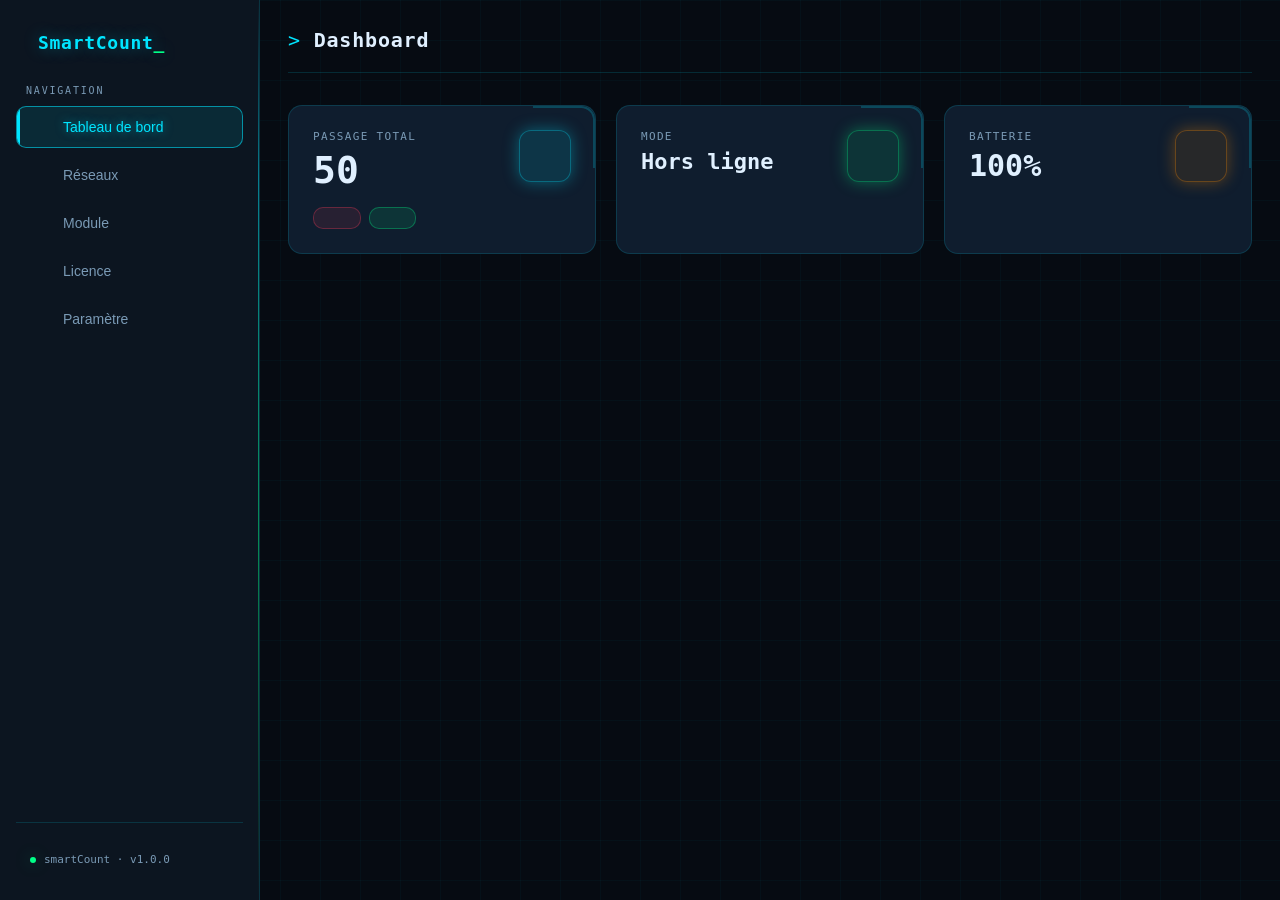
==== data/index.html @ 35692372 "Maj cedric" ====
<!doctype html>
<html lang="fr">
  <head>
    <meta charset="UTF-8" />
    <meta name="viewport" content="width=device-width, initial-scale=1.0" />
    <title>SmartCount</title>
    <link rel="stylesheet" href="bootstrap-icons-1.13.1/bootstrap-icons.css" />
    <link rel="stylesheet" href="style.css" />
    <link rel="stylesheet" href="toast/toastify.min.css">
  </head>

  <body>
    <!-- ================= SIDEBAR ================= -->
    <aside class="sidebar" id="sidebar">
      <div class="logo">
        <i class="bi bi-cpu-fill"></i>
        <span>SmartCount</span>
      </div>

      <div class="menu-label">Navigation</div>

      <nav class="menu">
        <a class="active" onclick="showPage('dashboard', this)">
          <i class="bi bi-speedometer2"></i>
          Tableau de bord
        </a>
        <a onclick="showPage('reseaux', this)">
          <i class="bi bi-wifi"></i>
          Réseaux
        </a>
        <a onclick="showPage('module', this)">
          <i class="bi bi-hdd-network"></i>
          Module
        </a>
        <a onclick="showPage('licence', this)">
          <i class="bi bi-key-fill"></i>
          Licence
        </a>
        <a onclick="openPasswordModal(this)">
          <i class="bi bi-gear-fill"></i>
          Paramètre
        </a>
      </nav>

      <div class="sidebar-footer">
        <div class="sys-status">
          <div class="status-dot"></div>
          smartCount · v1.0.0
        </div>
      </div>
    </aside>

    <!-- ================= MAIN ================= -->
    <main class="main">
      <!-- TOPBAR -->
      <div class="topbar">
        <div class="burger" onclick="toggleSidebar()">
          <i class="bi bi-list"></i>
        </div>
        <h1 id="pageTitle">Tableau de bord</h1>
      </div>

      <!-- ================= DASHBOARD ================= -->
      <section class="page active" id="dashboard">
        <div class="cards">
          <!-- PASSAGE -->
          <div class="card">
            <div class="card-top">
              <div>
                <p>Passage Total</p>
                <h2 id="passageCount">50</h2>
                <div class="counter-actions">
                  <button
                    class="counter-btn decrement"
                    onclick="decrementPassage()"
                  >
                    <i class="bi bi-dash-lg"></i>
                  </button>
                  <button
                    class="counter-btn increment"
                    onclick="incrementPassage()"
                  >
                    <i class="bi bi-plus-lg"></i>
                  </button>
                </div>
              </div>
              <div class="card-icon blue">
                <i class="bi bi-people-fill"></i>
              </div>
            </div>
          </div>

          <!-- MODE -->
          <div class="card">
            <div class="card-top">
              <div>
                <p>Mode</p>
                <h2 id="dashMode" style="font-size: 22px; margin-top: 6px">Hors ligne</h2>
              </div>
              <div class="card-icon green">
                <i class="bi bi-wifi"></i>
              </div>
            </div>
          </div>

          <!-- BATTERIE -->
          <div class="card">
            <div class="card-top">
              <div>
                <p>Batterie</p>
                <h2 style="font-size: 30px; margin-top: 6px">100%</h2>
              </div>
              <div class="card-icon orange">
                <i class="bi bi-battery-full"></i>
              </div>
            </div>
          </div>
        </div>
      </section>

      <!-- ================= RESEAUX ================= -->
      <section class="page" id="reseaux">
        <div class="form-box">
          <h3>
            <i class="bi bi-wifi"></i>
            Configuration Réseaux
          </h3>
          <form onsubmit="submit_reseau(event)">
            <div class="input-group">
              <label>
                <i class="bi bi-diagram-3"></i>
                Choisir le mode
              </label>
              <select id="modeNet" onchange="changeNetworkMode()">
                <option value="ap">Point d'accès</option>
                <option value="online">En ligne</option>
              </select>
            </div>
            <div id="networkArea"></div>
          </form>
        </div>
      </section>

      <!-- ================= MODULE ================= -->
      <section class="page" id="module">
        <div class="form-box">
          <h3>
            <i class="bi bi-hdd-network"></i>
            Configuration Module
          </h3>
          <form id="moduleForm">
            <div class="input-group">
              <label>
                <i class="bi bi-diagram-3"></i>
                Type Module
              </label>
              <select id="typeModule">
                <option>Master</option>
                <option>Slave</option>
              </select>
            </div>
            <div class="input-group">
              <label>
                <i class="bi bi-cpu"></i>
                Adresse MAC
              </label>
              <input
                type="text"
                id="mac1"
                placeholder="AA:BB:CC:DD:EE:FF"
                required
              />
            </div>
            <div class="input-group">
              <label>
                <i class="bi bi-cpu-fill"></i>
                MAC autre module
              </label>
              <input
                type="text"
                id="mac2"
                placeholder="11:22:33:44:55:66"
                required
              />
            </div>
            <div class="input-group">
              <label>
                <i class="bi bi-door-open"></i>
                Choix entrée
              </label>
              <select id="typeEntree" required>
                <option value="">Sélectionner une entrée</option>
                <option value="vip">VIP</option>
                <option value="normal">Entrée normale</option>
                <option value="autre">Autre entrée</option>
              </select>
            </div>
            <button class="btn" type="submit">
              <i class="bi bi-check-circle"></i>
              Confirmer
            </button>
          </form>
        </div>
        <div class="module-list" id="moduleList"></div>
      </section>

      <!-- ================= LICENCE ================= -->
      <section class="page" id="licence">
        <div class="form-box">
          <h3>
            <i class="bi bi-key-fill"></i>
            Gestion Licence
          </h3>
          <div class="input-group">
            <label>Licence</label>
            <input
              type="text"
              id="licenseCode"
              readonly
              placeholder="Aucune licence générée"
            />
          </div>
          <div class="input-group">
            <label>Date de création</label>
            <input type="text" id="licenseDate" readonly />
          </div>
          <div style="display: flex; gap: 10px; flex-wrap: wrap">
            <button
              class="btn"
              type="button"
              onclick="generateNewLicense()"
              style="flex: 1"
            >
              <i class="bi bi-arrow-repeat"></i>
              Générer
            </button>
            <button
              class="btn"
              type="button"
              onclick="copyLicense()"
              style="flex: 1"
            >
              <i class="bi bi-copy"></i>
              Copier
            </button>
            <button
              class="btn"
              type="button"
              onclick="sendLicense()"
              style="flex: 1"
            >
              <i class="bi bi-send-fill"></i>
              Envoyer
            </button>
          </div>
        </div>
      </section>

      <!-- ================= PARAMETRE ================= -->
      <section class="page" id="parametre">
        <div class="settings-layout">
          <div class="settings-sidebar">
            <button
              class="settings-btn active"
              onclick="showSettingPage('updatePage', this)"
            >
              <i class="bi bi-arrow-repeat"></i>
              Mise à jour
            </button>
            <button
              class="settings-btn"
              onclick="showSettingPage('caracteristiquePage', this)"
            >
              <i class="bi bi-info-circle"></i>
              Caractéristiques
            </button>
          </div>

          <div class="settings-content">
            <!-- UPDATE PAGE -->
            <div class="setting-page active" id="updatePage">
              <div class="form-box">
                <h3>
                  <i class="bi bi-arrow-repeat"></i>
                  Mise à jour Firmware
                </h3>
                <form id="firmwareForm">
                  <div class="input-group">
                    <label>
                      <i class="bi bi-diagram-3"></i>
                      Mode Mise à jour
                    </label>
                    <select id="firmwareMode" onchange="changeFirmwareMode()">
                      <option value="offline">Hors ligne</option>
                      <option value="online">En ligne</option>
                    </select>
                  </div>
                  <div id="firmwareArea"></div>
                </form>
              </div>
            </div>

            <!-- CARACTERISTIQUE PAGE -->
            <div class="setting-page" id="caracteristiquePage">
              <div class="form-box">
                <h3>
                  <i class="bi bi-info-circle"></i>
                  Caractéristiques Module
                </h3>
                <div class="characteristic-grid">
                  <div class="characteristic-card">
                    <span class="char-label"
                      ><i class="bi bi-tag-fill"></i>Nom</span
                    >
                    <span class="char-value">SmartCount</span>
                  </div>
                  <div class="characteristic-card">
                    <span class="char-label"
                      ><i class="bi bi-diagram-3-fill"></i>Rôle</span
                    >
                    <span class="char-value" id="deviceRole">-</span>
                  </div>
                  <div class="characteristic-card">
                    <span class="char-label"
                      ><i class="bi bi-wifi-off"></i>Mode</span
                    >
                    <span class="char-value" id="deviceMode">Hors ligne</span>
                  </div>
                  <div class="characteristic-card">
                    <span class="char-label"
                      ><i class="bi bi-broadcast"></i>Détection Distance</span
                    >
                    <span class="char-value">5m</span>
                  </div>
                  <div class="characteristic-card">
                    <span class="char-label"
                      ><i class="bi bi-radar"></i>Type capteur</span
                    >
                    <span class="char-value">Ultrason</span>
                  </div>
                  <div class="characteristic-card">
                    <span class="char-label"
                      ><i class="bi bi-battery-full"></i>Autonomie</span
                    >
                    <span class="char-value">10h</span>
                  </div>
                  <div class="characteristic-card">
                    <span class="char-label"
                      ><i class="bi bi-cpu-fill"></i>Adresse MAC</span
                    >
                    <span class="char-value" id="deviceMAC">-</span>
                  </div>
                </div>
              </div>
            </div>
          </div>
        </div>
      </section>
    </main>

    <!-- ================= MODAL PASSWORD ================= -->
    <div class="modal-overlay" id="passwordModal">
      <div class="modal-box">
        <h2>
          <i class="bi bi-shield-lock-fill"></i>
          Accès Paramètre
        </h2>
        <p>Veuillez saisir le mot de passe</p>
        <div class="input-group password-group">
          <input type="password" id="adminPassword" placeholder="••••••••" />
          <i
            class="bi bi-eye"
            id="toggleAdminPassword"
            onclick="togglePassword('adminPassword', this)"
          ></i>
        </div>
        <button class="btn" onclick="confirmPassword()">
          <i class="bi bi-check-circle"></i>
          Confirmer
        </button>
        <p class="error-text" id="passwordError"></p>
      </div>
    </div>

    <script src="script.js"></script>
    <script src="toast/toastify.min.js"></script>
  </body>
</html>
---- data/style.css ----
/*@font-face {
    font-family: myFont;
    src: url(font/Poppins-Regular.ttf);
}*/
/* ================= RESET & BASE ================= */
* {
  margin: 0;
  padding: 0;
  box-sizing: border-box;
}

:root {
  --bg-deep: #060b12;
  --bg-surface: #0c1520;
  --bg-card: #0f1d2e;
  --bg-input: #0a1525;
  --cyan: #00e5ff;
  --cyan-dim: #00b8cc;
  --green: #00ff88;
  --green-dim: #00cc6a;
  --orange: #ff8c00;
  --red: #ff3c5a;
  --text-primary: #e0f0ff;
  --text-secondary: #7a9ab5;
  --border: rgba(0, 229, 255, 0.15);
  --border-active: rgba(0, 229, 255, 0.55);
  --glow-cyan: 0 0 16px rgba(0, 229, 255, 0.35);
  --glow-green: 0 0 16px rgba(0, 255, 136, 0.35);
  --glow-orange: 0 0 16px rgba(255, 140, 0, 0.35);
  --sidebar-w: 260px;
  --radius: 14px;
  --font-mono: "JetBrains Mono", monospace;
  --font-body: "Inter", sans-serif;
}

body {
  background: var(--bg-deep);
  color: var(--text-primary);
  font-family: var(--font-body);
  min-height: 100vh;
  overflow-x: hidden;
}

/* Circuit board background pattern */
body::before {
  content: "";
  position: fixed;
  inset: 0;
  background-image:
    linear-gradient(rgba(0, 229, 255, 0.03) 1px, transparent 1px),
    linear-gradient(90deg, rgba(0, 229, 255, 0.03) 1px, transparent 1px);
  background-size: 40px 40px;
  pointer-events: none;
  z-index: 0;
}

/* ================= SIDEBAR ================= */
.sidebar {
  width: var(--sidebar-w);
  background: var(--bg-surface);
  padding: 24px 16px;
  position: fixed;
  height: 100vh;
  left: 0;
  top: 0;
  z-index: 1000;
  transition: left 0.3s ease;
  border-right: 1px solid var(--border);
  display: flex;
  flex-direction: column;
  gap: 0;
  overflow: hidden;
}

/* Circuit decoration on sidebar */
.sidebar::before {
  content: "";
  position: absolute;
  top: 0;
  right: 0;
  width: 1px;
  height: 100%;
  background: linear-gradient(
    to bottom,
    transparent 0%,
    var(--cyan) 20%,
    var(--green) 60%,
    transparent 100%
  );
  opacity: 0.5;
}

.logo {
  display: flex;
  align-items: center;
  gap: 12px;
  font-family: var(--font-mono);
  font-size: 18px;
  font-weight: 700;
  color: var(--cyan);
  padding: 8px 10px 32px;
  letter-spacing: 0.04em;
  text-shadow: var(--glow-cyan);
}

.logo i {
  font-size: 22px;
  animation: pulse-icon 3s ease-in-out infinite;
}

@keyframes pulse-icon {
  0%,
  100% {
    opacity: 1;
  }
  50% {
    opacity: 0.6;
  }
}

.logo span::after {
  content: "_";
  animation: blink 1.2s step-end infinite;
  color: var(--green);
}

@keyframes blink {
  0%,
  100% {
    opacity: 1;
  }
  50% {
    opacity: 0;
  }
}

/* Label "SYS" above menu */
.menu-label {
  font-family: var(--font-mono);
  font-size: 10px;
  letter-spacing: 0.18em;
  color: var(--text-secondary);
  padding: 0 10px 10px;
  text-transform: uppercase;
}

.menu {
  display: flex;
  flex-direction: column;
  gap: 6px;
}

.menu a {
  text-decoration: none;
  color: var(--text-secondary);
  padding: 12px 14px;
  border-radius: 10px;
  display: flex;
  align-items: center;
  gap: 12px;
  transition: all 0.25s ease;
  cursor: pointer;
  font-size: 14px;
  font-weight: 500;
  border: 1px solid transparent;
  position: relative;
  overflow: hidden;
}

.menu a::before {
  content: "";
  position: absolute;
  left: 0;
  top: 0;
  width: 3px;
  height: 100%;
  background: var(--cyan);
  transform: scaleY(0);
  transition: transform 0.25s ease;
  border-radius: 0 2px 2px 0;
}

.menu a:hover {
  color: var(--text-primary);
  background: rgba(0, 229, 255, 0.06);
  border-color: var(--border);
}

.menu a.active {
  color: var(--cyan);
  background: rgba(0, 229, 255, 0.1);
  border-color: var(--border-active);
  text-shadow: 0 0 10px rgba(0, 229, 255, 0.5);
}

.menu a.active::before {
  transform: scaleY(1);
}

.menu a i {
  font-size: 17px;
  width: 20px;
  text-align: center;
}

/* Version tag at bottom of sidebar */
.sidebar-footer {
  margin-top: auto;
  padding-top: 20px;
  border-top: 1px solid var(--border);
}

.sys-status {
  display: flex;
  align-items: center;
  gap: 8px;
  padding: 10px 14px;
  font-family: var(--font-mono);
  font-size: 11px;
  color: var(--text-secondary);
}

.status-dot {
  width: 6px;
  height: 6px;
  border-radius: 50%;
  background: var(--green);
  box-shadow: var(--glow-green);
  animation: pulse-dot 2s ease-in-out infinite;
}

@keyframes pulse-dot {
  0%,
  100% {
    opacity: 1;
    transform: scale(1);
  }
  50% {
    opacity: 0.5;
    transform: scale(0.7);
  }
}

/* ================= MAIN ================= */
.main {
  margin-left: var(--sidebar-w);
  width: calc(100% - var(--sidebar-w));
  min-height: 100vh;
  padding: 28px;
  transition: margin 0.3s ease;
  position: relative;
  z-index: 1;
  
}

/* ================= TOPBAR ================= */
.topbar {
  display: flex;
  align-items: center;
  gap: 16px;
  margin-bottom: 32px;
  padding-bottom: 20px;
  border-bottom: 1px solid var(--border);
}

.topbar h1 {
  font-family: var(--font-mono);
  font-size: 20px;
  font-weight: 600;
  color: var(--text-primary);
  letter-spacing: 0.04em;
}

/* Eyebrow label before title */
.topbar h1::before {
  content: "> ";
  color: var(--cyan);
  font-weight: 300;
}

/* ================= BURGER ================= */
.burger {
  display: none;
  width: 42px;
  height: 42px;
  align-items: center;
  justify-content: center;
  background: var(--bg-card);
  border: 1px solid var(--border);
  border-radius: 10px;
  font-size: 22px;
  cursor: pointer;
  color: var(--cyan);
  transition: all 0.2s;
  flex-shrink: 0;
}

.burger:hover {
  border-color: var(--cyan);
  box-shadow: var(--glow-cyan);
}

/* ================= PAGE ================= */
.page {
  display: none;
}
.page.active {
  display: block;
}

/* ================= DASHBOARD ================= */
.cards {
  display: grid;
  grid-template-columns: repeat(auto-fit, minmax(230px, 1fr));
  gap: 20px;
}

.card {
  background: var(--bg-card);
  padding: 24px;
  border-radius: var(--radius);
  border: 1px solid var(--border);
  transition: all 0.3s ease;
  position: relative;
  overflow: hidden;
}

/* Corner circuit decoration */
.card::after {
  content: "";
  position: absolute;
  top: 0;
  right: 0;
  width: 60px;
  height: 60px;
  border-top: 2px solid var(--border-active);
  border-right: 2px solid var(--border-active);
  border-radius: 0 var(--radius) 0 0;
  opacity: 0.4;
  transition: opacity 0.3s;
}

.card:hover {
  border-color: var(--border-active);
  transform: translateY(-4px);
  box-shadow:
    var(--glow-cyan),
    0 10px 40px rgba(0, 0, 0, 0.4);
}

.card:hover::after {
  opacity: 1;
}

.card-top {
  display: flex;
  align-items: flex-start;
  justify-content: space-between;
  gap: 12px;
}

.card p {
  font-family: var(--font-mono);
  font-size: 11px;
  letter-spacing: 0.12em;
  text-transform: uppercase;
  color: var(--text-secondary);
  margin-bottom: 8px;
}

.card h2 {
  font-family: var(--font-mono);
  font-size: 38px;
  font-weight: 700;
  color: var(--text-primary);
  line-height: 1;
}

.card-icon {
  width: 52px;
  height: 52px;
  border-radius: 12px;
  display: flex;
  align-items: center;
  justify-content: center;
  font-size: 22px;
  flex-shrink: 0;
}

.blue {
  background: rgba(0, 229, 255, 0.12);
  color: var(--cyan);
  border: 1px solid rgba(0, 229, 255, 0.3);
  box-shadow: var(--glow-cyan);
}

.green {
  background: rgba(0, 255, 136, 0.1);
  color: var(--green);
  border: 1px solid rgba(0, 255, 136, 0.3);
  box-shadow: var(--glow-green);
}

.orange {
  background: rgba(255, 140, 0, 0.1);
  color: var(--orange);
  border: 1px solid rgba(255, 140, 0, 0.3);
  box-shadow: var(--glow-orange);
}

/* ================= COUNTER ================= */
.counter-actions {
  margin-top: 18px;
  display: flex;
  gap: 8px;
}

.counter-btn {
  flex: 1;
  border: none;
  padding: 10px;
  border-radius: 10px;
  cursor: pointer;
  font-size: 16px;
  transition: all 0.2s;
  font-family: var(--font-mono);
  font-weight: 700;
}

.increment {
  background: rgba(0, 255, 136, 0.1);
  color: var(--green);
  border: 1px solid rgba(0, 255, 136, 0.3);
}

.increment:hover {
  background: rgba(0, 255, 136, 0.2);
  box-shadow: var(--glow-green);
  transform: translateY(-2px);
}

.decrement {
  background: rgba(255, 60, 90, 0.1);
  color: var(--red);
  border: 1px solid rgba(255, 60, 90, 0.3);
}

.decrement:hover {
  background: rgba(255, 60, 90, 0.2);
  box-shadow: 0 0 16px rgba(255, 60, 90, 0.35);
  transform: translateY(-2px);
}

/* ================= FORM BOX ================= */
.form-box {
  background: var(--bg-card);
  padding: 28px;
  border-radius: var(--radius);
  border: 1px solid var(--border);
  position: relative;
  overflow: hidden;
}

.form-box::before {
  content: "";
  position: absolute;
  top: 0;
  left: 28px;
  right: 28px;
  height: 1px;
  background: linear-gradient(to right, transparent, var(--cyan), transparent);
  opacity: 0.5;
}

.form-box h3 {
  font-family: var(--font-mono);
  font-size: 14px;
  font-weight: 600;
  letter-spacing: 0.08em;
  color: var(--cyan);
  margin-bottom: 28px;
  display: flex;
  align-items: center;
  gap: 10px;
  text-transform: uppercase;
  text-shadow: 0 0 10px rgba(0, 229, 255, 0.5);
}

.input-group {
  margin-bottom: 20px;
}

.input-group label {
  display: flex;
  align-items: center;
  gap: 8px;
  margin-bottom: 8px;
  font-family: var(--font-mono);
  font-size: 11px;
  letter-spacing: 0.1em;
  text-transform: uppercase;
  color: var(--text-secondary);
}

.input-group input,
.input-group select {
  width: 100%;
  padding: 13px 16px;
  background: var(--bg-input);
  border: 1px solid var(--border);
  border-radius: 10px;
  color: var(--text-primary);
  font-family: var(--font-mono);
  font-size: 14px;
  outline: none;
  transition: all 0.25s;
}

.input-group input::placeholder {
  color: var(--text-secondary);
  opacity: 0.6;
}

.input-group input:focus,
.input-group select:focus {
  border-color: var(--cyan);
  box-shadow:
    0 0 0 3px rgba(0, 229, 255, 0.1),
    var(--glow-cyan);
  background: rgba(0, 229, 255, 0.04);
}

.input-group select {
  cursor: pointer;
  background-repeat: no-repeat;
  background-position: right 16px center;
  padding-right: 40px;
  
}

.input-group select option {
  background: var(--bg-surface);
  color: var(--text-primary);
}

/* ================= BUTTON ================= */
.btn {
  width: 100%;
  border: 1px solid rgba(0, 229, 255, 0.4);
  background: rgba(0, 229, 255, 0.08);
  color: var(--cyan);
  padding: 14px;
  border-radius: 10px;
  cursor: pointer;
  font-family: var(--font-mono);
  font-size: 13px;
  font-weight: 600;
  letter-spacing: 0.08em;
  text-transform: uppercase;
  transition: all 0.25s;
  display: flex;
  align-items: center;
  justify-content: center;
  gap: 8px;
}

.btn:hover {
  background: rgba(0, 229, 255, 0.16);
  border-color: var(--cyan);
  box-shadow:
    var(--glow-cyan),
    inset 0 0 20px rgba(0, 229, 255, 0.05);
  transform: translateY(-1px);
  text-shadow: 0 0 10px var(--cyan);
}

.btn:active {
  transform: translateY(0);
}

/* ================= MODULE LIST ================= */
.module-list {
  display: flex;
  flex-direction: column;
  gap: 14px;
}

.module-card {
  background: var(--bg-card);
  padding: 20px 24px;
  border-radius: var(--radius);
  border: 1px solid var(--border);
  border-left: 3px solid var(--cyan);
  transition: all 0.25s;
  position: relative;
}

.module-card:hover {
  border-color: var(--border-active);
  border-left-color: var(--cyan);
  box-shadow: var(--glow-cyan);
}

.module-card h4 {
  font-family: var(--font-mono);
  font-size: 13px;
  font-weight: 600;
  color: var(--cyan);
  letter-spacing: 0.08em;
  text-transform: uppercase;
  margin-bottom: 14px;
  display: flex;
  align-items: center;
  gap: 8px;
}

.module-card p {
  font-family: var(--font-mono);
  font-size: 12px;
  color: var(--text-secondary);
  margin: 6px 0;
  display: flex;
  align-items: center;
  gap: 8px;
}

.module-card p i {
  color: var(--cyan);
  opacity: 0.7;
}

/* ================= MODAL ================= */
.modal-overlay {
  position: fixed;
  inset: 0;
  background: rgba(6, 11, 18, 0.85);
  backdrop-filter: blur(6px);
  display: flex;
  align-items: center;
  justify-content: center;
  opacity: 0;
  visibility: hidden;
  transition: all 0.3s ease;
  z-index: 99999;
}

.modal-overlay.active {
  opacity: 1;
  visibility: visible;
}

.modal-box {
  width: 90%;
  max-width: 400px;
  background: var(--bg-surface);
  padding: 32px;
  border-radius: 18px;
  border: 1px solid var(--border-active);
  box-shadow:
    var(--glow-cyan),
    0 30px 60px rgba(0, 0, 0, 0.6);
  animation: modalIn 0.3s ease;
  position: relative;
  overflow: hidden;
}

.modal-box::before {
  content: "";
  position: absolute;
  top: 0;
  left: 32px;
  right: 32px;
  height: 1px;
  background: linear-gradient(to right, transparent, var(--cyan), transparent);
}

@keyframes modalIn {
  from {
    transform: translateY(-16px) scale(0.97);
    opacity: 0;
  }
  to {
    transform: translateY(0) scale(1);
    opacity: 1;
  }
}

.modal-box h2 {
  font-family: var(--font-mono);
  font-size: 15px;
  font-weight: 700;
  letter-spacing: 0.08em;
  text-transform: uppercase;
  color: var(--cyan);
  text-shadow: var(--glow-cyan);
  display: flex;
  align-items: center;
  gap: 10px;
  margin-bottom: 10px;
}

.modal-box > p {
  font-size: 13px;
  color: var(--text-secondary);
  margin-bottom: 22px;
  font-family: var(--font-mono);
}

.error-text {
  color: var(--red) !important;
  font-family: var(--font-mono);
  font-size: 12px;
  text-align: center;
  margin-top: 12px;
  letter-spacing: 0.06em;
}

/* ================= PASSWORD GROUP ================= */
.password-group {
  position: relative;
}

.password-group input {
  padding-right: 48px;
}

.password-group i {
  position: absolute;
  right: 16px;
  top: 50%;
  transform: translateY(-50%);
  cursor: pointer;
  color: var(--text-secondary);
  font-size: 17px;
  z-index: 10;
  transition: color 0.2s;
}

.password-group i:hover {
  color: var(--cyan);
}

/* ================= SETTINGS LAYOUT ================= */
.settings-layout {
  display: flex;
  gap: 20px;
  align-items: flex-start;
}

.settings-sidebar {
  width: 220px;
  background: var(--bg-card);
  padding: 16px;
  border-radius: var(--radius);
  border: 1px solid var(--border);
  display: flex;
  flex-direction: column;
  gap: 8px;
  flex-shrink: 0;
}

.settings-btn {
  border: 1px solid transparent;
  background: transparent;
  padding: 12px 14px;
  border-radius: 10px;
  cursor: pointer;
  display: flex;
  align-items: center;
  gap: 10px;
  font-family: var(--font-mono);
  font-size: 12px;
  font-weight: 500;
  letter-spacing: 0.06em;
  text-transform: uppercase;
  color: var(--text-secondary);
  transition: all 0.25s;
  text-align: left;
}

.settings-btn:hover {
  color: var(--text-primary);
  background: rgba(0, 229, 255, 0.06);
  border-color: var(--border);
}

.settings-btn.active {
  color: var(--cyan);
  background: rgba(0, 229, 255, 0.1);
  border-color: var(--border-active);
  text-shadow: 0 0 8px rgba(0, 229, 255, 0.4);
}

.settings-content {
  flex: 1;
}

.setting-page {
  display: none;
}
.setting-page.active {
  display: block;
}

/* ================= CHARACTERISTIC GRID ================= */
.characteristic-grid {
  display: grid;
  grid-template-columns: repeat(auto-fit, minmax(230px, 1fr));
  gap: 16px;
}

.characteristic-card {
  background: var(--bg-input);
  border: 1px solid var(--border);
  border-radius: 12px;
  padding: 18px 20px;
  display: flex;
  flex-direction: column;
  gap: 8px;
  transition: all 0.25s;
  position: relative;
  overflow: hidden;
}

.characteristic-card::before {
  content: "";
  position: absolute;
  bottom: 0;
  left: 0;
  right: 0;
  height: 2px;
  background: linear-gradient(to right, var(--cyan), var(--green));
  opacity: 0;
  transition: opacity 0.25s;
}

.characteristic-card:hover {
  border-color: var(--border-active);
  transform: translateY(-3px);
  box-shadow: var(--glow-cyan);
}

.characteristic-card:hover::before {
  opacity: 1;
}

.char-label {
  font-family: var(--font-mono);
  font-size: 10px;
  letter-spacing: 0.14em;
  text-transform: uppercase;
  color: var(--text-secondary);
  display: flex;
  align-items: center;
  gap: 7px;
}

.char-label i {
  color: var(--cyan);
}

.char-value {
  font-family: var(--font-mono);
  font-size: 17px;
  font-weight: 600;
  color: var(--text-primary);
}

/* ================= FILE INPUT ================= */
input[type="file"] {
  width: 100%;
  padding: 14px;
  border: 2px dashed rgba(0, 229, 255, 0.25);
  border-radius: 10px;
  background: rgba(0, 229, 255, 0.03);
  cursor: pointer;
  transition: all 0.3s;
  color: var(--text-secondary);
  font-family: var(--font-mono);
  font-size: 13px;
}

input[type="file"]:hover {
  border-color: var(--cyan);
  background: rgba(0, 229, 255, 0.06);
  color: var(--text-primary);
}

/* Dynamic area inner h3 */
#networkArea h3,
#firmwareArea h3 {
  font-family: var(--font-mono);
  font-size: 13px;
  font-weight: 600;
  letter-spacing: 0.08em;
  text-transform: uppercase;
  color: var(--green);
  display: flex;
  align-items: center;
  gap: 10px;
  margin: 22px 0 18px;
  text-shadow: 0 0 10px rgba(0, 255, 136, 0.4);
}

/* ================= RESPONSIVE ================= */
@media (max-width: 768px) {
  body {
    background: var(--bg-deep);
  }

  .sidebar {
    position: fixed;
    top: 0;
    left: -100%;
    width: 100%;
    height: 100vh;
  }

  .sidebar.active {
    left: 0;
  }

  .main {
    margin-left: 0;
    width: 100%;
    padding: 14px;
  }

  .burger {
    display: flex;
  }

  .topbar {
    margin-bottom: 20px;
    padding-bottom: 16px;
  }

  .cards {
    grid-template-columns: 1fr;
    gap: 14px;
  }

  .card {
    padding: 18px;
  }
  .card h2 {
    font-size: 30px;
  }

  .form-box {
    padding: 20px;
  }

  .btn,
  .input-group input,
  .input-group select {
    height: 50px;
  }

  .settings-layout {
  display: flex;
  flex-direction: column;
  gap: 16px;
}

.settings-sidebar {
  width: 100%;
}

.settings-content {
  width: 100%;
  flex: none;
}

.setting-page {
  width: 100%;
}

.setting-page .form-box {
  width: 100%;
}

  .characteristic-grid {
    grid-template-columns: 1fr;
  }
}
/**/
.slave-item{
    padding:20px;
    margin-bottom:20px;
    border:1px solid var(--border);
    border-radius:12px;
    background:var(--bg-input);
}
---- data/toast/toastify.min.css ----
/*!
 * Toastify js 1.12.0
 * https://github.com/apvarun/toastify-js
 * @license MIT licensed
 *
 * Copyright (C) 2018 Varun A P
 */.toastify{padding:12px 20px;color:#fff;display:inline-block;box-shadow:0 3px 6px -1px rgba(0,0,0,.12),0 10px 36px -4px rgba(77,96,232,.3);background:-webkit-linear-gradient(315deg,#73a5ff,#5477f5);background:linear-gradient(135deg,#73a5ff,#5477f5);position:fixed;opacity:0;transition:all .4s cubic-bezier(.215,.61,.355,1);border-radius:2px;cursor:pointer;text-decoration:none;max-width:calc(50% - 20px);z-index:2147483647}.toastify.on{opacity:1}.toast-close{background:0 0;border:0;color:#fff;cursor:pointer;font-family:inherit;font-size:1em;opacity:.4;padding:0 5px}.toastify-right{right:15px}.toastify-left{left:15px}.toastify-top{top:-150px}.toastify-bottom{bottom:-150px}.toastify-rounded{border-radius:25px}.toastify-avatar{width:1.5em;height:1.5em;margin:-7px 5px;border-radius:2px}.toastify-center{margin-left:auto;margin-right:auto;left:0;right:0;max-width:fit-content;max-width:-moz-fit-content}@media only screen and (max-width:360px){.toastify-left,.toastify-right{margin-left:auto;margin-right:auto;left:0;right:0;max-width:fit-content}}
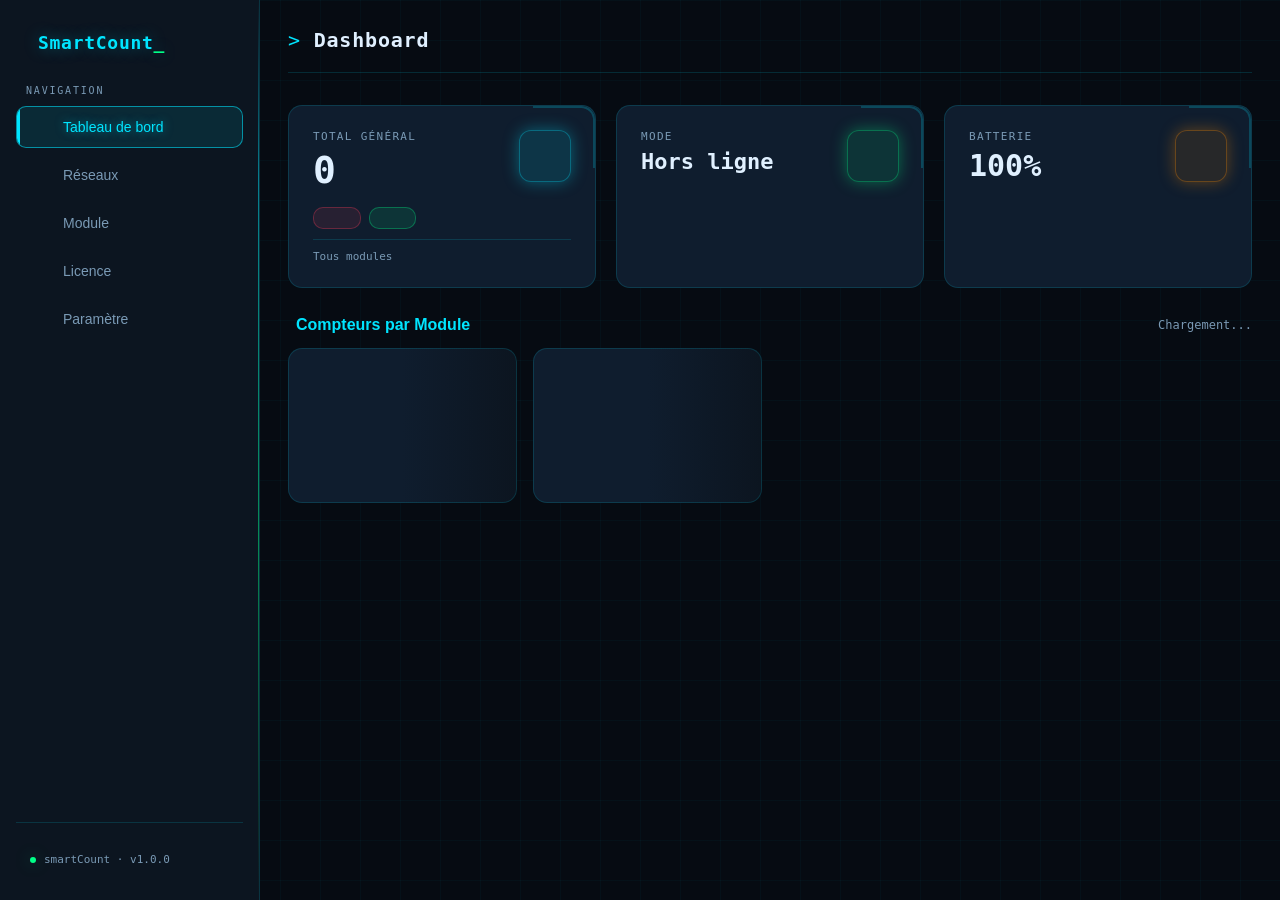
==== commit 55510537: "Master/Slave" ====
--- a/data/index.html
+++ b/data/index.html
@@ -62,24 +62,19 @@
 
       <!-- ================= DASHBOARD ================= -->
       <section class="page active" id="dashboard">
+        <!-- Ligne 1 : cartes d'info -->
         <div class="cards">
-          <!-- PASSAGE -->
-          <div class="card">
+          <!-- TOTAL GENERAL -->
+          <div class="card card-total">
             <div class="card-top">
               <div>
-                <p>Passage Total</p>
-                <h2 id="passageCount">50</h2>
+                <p>Total Général</p>
+                <h2 id="passageCount">0</h2>
                 <div class="counter-actions">
-                  <button
-                    class="counter-btn decrement"
-                    onclick="decrementPassage()"
-                  >
+                  <button class="counter-btn decrement" onclick="decrementPassage()">
                     <i class="bi bi-dash-lg"></i>
                   </button>
-                  <button
-                    class="counter-btn increment"
-                    onclick="incrementPassage()"
-                  >
+                  <button class="counter-btn increment" onclick="incrementPassage()">
                     <i class="bi bi-plus-lg"></i>
                   </button>
                 </div>
@@ -88,6 +83,7 @@
                 <i class="bi bi-people-fill"></i>
               </div>
             </div>
+            <div class="card-badge" id="totalBadge">Tous modules</div>
           </div>
 
           <!-- MODE -->
@@ -115,6 +111,17 @@
               </div>
             </div>
           </div>
+        </div>
+
+        <!-- Ligne 2 : compteurs par module -->
+        <div class="section-header">
+          <h3><i class="bi bi-grid-3x3-gap-fill"></i> Compteurs par Module</h3>
+          <span class="section-subtitle" id="moduleCountLabel">Chargement...</span>
+        </div>
+        <div class="module-counts-grid" id="moduleCountsGrid">
+          <!-- Généré dynamiquement par JS -->
+          <div class="module-count-skeleton"></div>
+          <div class="module-count-skeleton"></div>
         </div>
       </section>
 
@@ -143,26 +150,39 @@
 
       <!-- ================= MODULE ================= -->
       <section class="page" id="module">
+        <!-- Formulaire config module local -->
         <div class="form-box">
           <h3>
             <i class="bi bi-hdd-network"></i>
             Configuration Module
           </h3>
+
+          <!-- Rôle actuel (lecture seule) -->
+          <div class="role-banner" id="roleBanner">
+            <i class="bi bi-cpu-fill"></i>
+            <span id="roleBannerText">Chargement...</span>
+          </div>
+
           <form id="moduleForm">
+            <!-- Nom du module -->
             <div class="input-group">
               <label>
-                <i class="bi bi-diagram-3"></i>
-                Type Module
+                <i class="bi bi-tag-fill"></i>
+                Nom du module
               </label>
-              <select id="typeModule">
-                <option>Master</option>
-                <option>Slave</option>
-              </select>
-            </div>
+              <input
+                type="text"
+                id="moduleIdInput"
+                placeholder="Ex: Master, Slave-1, Entrée-VIP"
+                maxlength="20"
+              />
+            </div>
+
+            <!-- Adresse MAC Locale (Lecture Seule) -->
             <div class="input-group">
               <label>
                 <i class="bi bi-cpu"></i>
-                Adresse MAC
+                Adresse MAC Locale
               </label>
               <input
                 type="text"
@@ -171,18 +191,8 @@
                 required
               />
             </div>
-            <div class="input-group">
-              <label>
-                <i class="bi bi-cpu-fill"></i>
-                MAC autre module
-              </label>
-              <input
-                type="text"
-                id="mac2"
-                placeholder="11:22:33:44:55:66"
-                required
-              />
-            </div>
+
+            <!-- Choix entrée -->
             <div class="input-group">
               <label>
                 <i class="bi bi-door-open"></i>
@@ -195,13 +205,81 @@
                 <option value="autre">Autre entrée</option>
               </select>
             </div>
-            <button class="btn" type="submit">
-              <i class="bi bi-check-circle"></i>
-              Confirmer
-            </button>
+
+            <!-- Option de Liaison (uniquement si Master) -->
+            <div class="input-group" id="linkToMasterToggleGroup">
+              <label style="display:flex; align-items:center; gap:8px; cursor:pointer;">
+                <input type="checkbox" id="linkToMasterCheckbox" onchange="toggleLinkToMasterFields()" style="width:18px; height:18px; cursor:pointer;" />
+                Lier ce module à un Master (Devenir Esclave)
+              </label>
+            </div>
+
+            <!-- SECTION LIAISON WIFI MASTER (Masquée par défaut) -->
+            <div id="slaveWifiSection" style="display: none; border-top:1px dashed var(--border); padding-top:15px; margin-top:15px;">
+              <div class="input-group">
+                <label>
+                  <i class="bi bi-cpu-fill"></i>
+                  Adresse MAC du Master
+                </label>
+                <input
+                  type="text"
+                  id="mac2"
+                  placeholder="AA:BB:CC:DD:EE:FF"
+                />
+              </div>
+
+              <div class="input-group">
+                <label>
+                  <i class="bi bi-wifi"></i>
+                  SSID WiFi du Master
+                </label>
+                <input
+                  type="text"
+                  id="slaveMasterSSID"
+                  placeholder="SmartCount-XXX"
+                />
+              </div>
+
+              <div class="input-group">
+                <label>
+                  <i class="bi bi-lock-fill"></i>
+                  Mot de passe du Master
+                </label>
+                <div class="password-group">
+                  <input
+                    type="password"
+                    id="slaveMasterPassword"
+                    placeholder="Fortico1234"
+                  />
+                  <i class="bi bi-eye" onclick="togglePassword('slaveMasterPassword', this)"></i>
+                </div>
+              </div>
+            </div>
+
+            <div style="display:flex; gap:10px; margin-top:20px; flex-wrap:wrap;">
+              <button class="btn" type="submit" style="flex:1;">
+                <i class="bi bi-check-circle"></i>
+                Enregistrer la configuration
+              </button>
+              <button class="btn btn-danger" id="unlinkMasterBtn" type="button" onclick="unlinkFromMaster()" style="display:none; flex:1;">
+                <i class="bi bi-x-circle"></i>
+                Délier du Master (Repasser en Master)
+              </button>
+            </div>
           </form>
         </div>
-        <div class="module-list" id="moduleList"></div>
+
+        <!-- ─── Section Slaves configurés (visible uniquement si Master) ─── -->
+        <div id="slavesConfigSection" style="display:none;">
+          <div class="slaves-header">
+            <h3><i class="bi bi-diagram-3-fill"></i> Modules Slaves</h3>
+            <button class="btn-add-slave" onclick="openAddSlaveModal()" id="addSlaveBtn">
+              <i class="bi bi-plus-lg"></i>
+              Ajouter Slave
+            </button>
+          </div>
+          <div class="module-list" id="moduleList"></div>
+        </div>
       </section>
 
       <!-- ================= LICENCE ================= -->
@@ -225,30 +303,15 @@
             <input type="text" id="licenseDate" readonly />
           </div>
           <div style="display: flex; gap: 10px; flex-wrap: wrap">
-            <button
-              class="btn"
-              type="button"
-              onclick="generateNewLicense()"
-              style="flex: 1"
-            >
+            <button class="btn" type="button" onclick="generateNewLicense()" style="flex: 1">
               <i class="bi bi-arrow-repeat"></i>
               Générer
             </button>
-            <button
-              class="btn"
-              type="button"
-              onclick="copyLicense()"
-              style="flex: 1"
-            >
+            <button class="btn" type="button" onclick="copyLicense()" style="flex: 1">
               <i class="bi bi-copy"></i>
               Copier
             </button>
-            <button
-              class="btn"
-              type="button"
-              onclick="sendLicense()"
-              style="flex: 1"
-            >
+            <button class="btn" type="button" onclick="sendLicense()" style="flex: 1">
               <i class="bi bi-send-fill"></i>
               Envoyer
             </button>
@@ -260,19 +323,21 @@
       <section class="page" id="parametre">
         <div class="settings-layout">
           <div class="settings-sidebar">
-            <button
-              class="settings-btn active"
-              onclick="showSettingPage('updatePage', this)"
-            >
+            <button class="settings-btn active" onclick="showSettingPage('updatePage', this)">
               <i class="bi bi-arrow-repeat"></i>
               Mise à jour
             </button>
+            <button class="settings-btn" onclick="showSettingPage('caracteristiquePage', this)">
+              <i class="bi bi-info-circle"></i>
+              Caractéristiques
+            </button>
             <button
               class="settings-btn"
-              onclick="showSettingPage('caracteristiquePage', this)"
+              id="capteurBtn"
+              onclick="showSettingPage('capteurPage', this); loadSensorConfig()"
             >
-              <i class="bi bi-info-circle"></i>
-              Caractéristiques
+              <i class="bi bi-broadcast"></i>
+              Capteur
             </button>
           </div>
 
@@ -309,50 +374,100 @@
                 </h3>
                 <div class="characteristic-grid">
                   <div class="characteristic-card">
-                    <span class="char-label"
-                      ><i class="bi bi-tag-fill"></i>Nom</span
-                    >
+                    <span class="char-label"><i class="bi bi-tag-fill"></i>Nom</span>
                     <span class="char-value">SmartCount</span>
                   </div>
                   <div class="characteristic-card">
-                    <span class="char-label"
-                      ><i class="bi bi-diagram-3-fill"></i>Rôle</span
-                    >
+                    <span class="char-label"><i class="bi bi-diagram-3-fill"></i>Rôle</span>
                     <span class="char-value" id="deviceRole">-</span>
                   </div>
                   <div class="characteristic-card">
-                    <span class="char-label"
-                      ><i class="bi bi-wifi-off"></i>Mode</span
-                    >
+                    <span class="char-label"><i class="bi bi-wifi-off"></i>Mode</span>
                     <span class="char-value" id="deviceMode">Hors ligne</span>
                   </div>
                   <div class="characteristic-card">
-                    <span class="char-label"
-                      ><i class="bi bi-broadcast"></i>Détection Distance</span
-                    >
+                    <span class="char-label"><i class="bi bi-broadcast"></i>Détection Distance</span>
                     <span class="char-value">5m</span>
                   </div>
                   <div class="characteristic-card">
-                    <span class="char-label"
-                      ><i class="bi bi-radar"></i>Type capteur</span
-                    >
+                    <span class="char-label"><i class="bi bi-radar"></i>Type capteur</span>
                     <span class="char-value">Ultrason</span>
                   </div>
                   <div class="characteristic-card">
-                    <span class="char-label"
-                      ><i class="bi bi-battery-full"></i>Autonomie</span
-                    >
+                    <span class="char-label"><i class="bi bi-battery-full"></i>Autonomie</span>
                     <span class="char-value">10h</span>
                   </div>
                   <div class="characteristic-card">
-                    <span class="char-label"
-                      ><i class="bi bi-cpu-fill"></i>Adresse MAC</span
-                    >
+                    <span class="char-label"><i class="bi bi-cpu-fill"></i>Adresse MAC</span>
                     <span class="char-value" id="deviceMAC">-</span>
                   </div>
                 </div>
               </div>
             </div>
+
+            <!-- CAPTEUR PAGE -->
+            <div class="setting-page" id="capteurPage">
+              <div class="form-box">
+                <h3>
+                  <i class="bi bi-broadcast"></i>
+                  Réglage Seuil de Détection
+                </h3>
+                <p style="font-size:13px; color:var(--text-muted); margin-bottom:20px;">
+                  Définissez la distance maximale (en cm) à partir de laquelle le capteur ultrason détecte un passage.
+                </p>
+                <div class="input-group" id="seuilModuleGroup">
+                  <label>
+                    <i class="bi bi-cpu"></i>
+                    Module à configurer
+                  </label>
+                  <select id="seuilModuleSelect" onchange="onSeuilModuleChange(this.value)">
+                    <option value="local">Ce module (Master)</option>
+                  </select>
+                </div>
+                <div style="text-align:center; margin-bottom:20px;">
+                  <span id="seuilValue" style="font-size:48px; font-weight:700; color:var(--accent);">80 cm</span>
+                </div>
+                <div class="input-group">
+                  <label>
+                    <i class="bi bi-sliders"></i>
+                    Curseur (10 – 500 cm)
+                  </label>
+                  <input
+                    type="range"
+                    id="seuilSlider"
+                    min="10"
+                    max="500"
+                    value="80"
+                    step="1"
+                    style="width:100%; accent-color:var(--accent); cursor:pointer; margin-top:8px;"
+                    oninput="syncSeuilSlider(this.value)"
+                  />
+                  <div style="display:flex; justify-content:space-between; font-size:12px; color:var(--text-muted); margin-top:4px;">
+                    <span>10 cm</span><span>500 cm</span>
+                  </div>
+                </div>
+                <div class="input-group">
+                  <label>
+                    <i class="bi bi-123"></i>
+                    Valeur exacte (cm)
+                  </label>
+                  <input
+                    type="number"
+                    id="seuilInput"
+                    min="10"
+                    max="500"
+                    value="80"
+                    placeholder="Ex: 80"
+                    oninput="syncSeuilInput(this.value)"
+                  />
+                </div>
+                <button class="btn" type="button" onclick="saveSensorConfig()">
+                  <i class="bi bi-check-circle"></i>
+                  Appliquer
+                </button>
+              </div>
+            </div>
+
           </div>
         </div>
       </section>
@@ -382,6 +497,48 @@
       </div>
     </div>
 
+    <!-- ================= MODAL AJOUTER SLAVE ================= -->
+    <div class="modal-overlay" id="addSlaveModal">
+      <div class="modal-box">
+        <h2>
+          <i class="bi bi-plus-circle-fill"></i>
+          Ajouter un Slave
+        </h2>
+        <p>Configurez le nouveau module esclave</p>
+
+        <div class="input-group" style="margin-top:20px;">
+          <label><i class="bi bi-tag-fill"></i> Nom du slave</label>
+          <input type="text" id="newSlaveId" placeholder="Ex: Slave-1, Entrée-VIP" maxlength="20" />
+        </div>
+        <div class="input-group">
+          <label><i class="bi bi-cpu"></i> Adresse MAC</label>
+          <input type="text" id="newSlaveMAC" placeholder="AA:BB:CC:DD:EE:FF" />
+        </div>
+        <!-- Champs masqués (gérés automatiquement) -->
+        <div style="display:none;">
+          <div class="input-group">
+            <label><i class="bi bi-wifi"></i> SSID WiFi Master</label>
+            <input type="text" id="newSlaveSSID" placeholder="SmartCount-XXX" />
+          </div>
+          <div class="input-group">
+            <label><i class="bi bi-lock-fill"></i> Mot de passe Master</label>
+            <input type="password" id="newSlavePassword" placeholder="Fortico1234" />
+          </div>
+        </div>
+
+        <div style="display:flex; gap:10px; margin-top:10px;">
+          <button class="btn" onclick="confirmAddSlave()" style="flex:1;">
+            <i class="bi bi-check-circle"></i>
+            Confirmer
+          </button>
+          <button class="btn btn-danger" onclick="closeAddSlaveModal()" style="flex:1;">
+            <i class="bi bi-x-circle"></i>
+            Annuler
+          </button>
+        </div>
+      </div>
+    </div>
+
     <script src="script.js"></script>
     <script src="toast/toastify.min.js"></script>
   </body>
--- a/data/style.css
+++ b/data/style.css
@@ -992,3 +992,343 @@
     border-radius:12px;
     background:var(--bg-input);
 }
+
+/* ─── CARD TOTAL badge ──────────────────────────────── */
+.card-badge {
+  font-size: 11px;
+  color: var(--text-secondary);
+  margin-top: 10px;
+  padding-top: 10px;
+  border-top: 1px solid var(--border);
+  font-family: var(--font-mono);
+}
+
+/* ─── SECTION HEADER ─────────────────────────────────── */
+.section-header {
+  display: flex;
+  align-items: center;
+  justify-content: space-between;
+  margin: 28px 0 14px 0;
+  gap: 10px;
+}
+.section-header h3 {
+  font-size: 16px;
+  font-weight: 600;
+  color: var(--cyan);
+  display: flex;
+  align-items: center;
+  gap: 8px;
+}
+.section-subtitle {
+  font-size: 12px;
+  color: var(--text-secondary);
+  font-family: var(--font-mono);
+}
+
+/* ─── MODULE COUNT GRID ──────────────────────────────── */
+.module-counts-grid {
+  display: grid;
+  grid-template-columns: repeat(auto-fill, minmax(200px, 1fr));
+  gap: 16px;
+  margin-bottom: 24px;
+}
+
+.module-count-card {
+  background: var(--bg-card);
+  border: 1px solid var(--border);
+  border-radius: var(--radius);
+  overflow: hidden;
+  transition: transform 0.2s ease, box-shadow 0.2s ease;
+}
+.module-count-card:hover {
+  transform: translateY(-3px);
+  box-shadow: 0 8px 24px rgba(0,0,0,0.3);
+}
+.module-count-card.inactive {
+  opacity: 0.55;
+  filter: grayscale(0.4);
+}
+.module-count-card.total-card {
+  border-color: rgba(167, 139, 250, 0.35);
+}
+
+.mc-header {
+  position: relative;
+  padding: 18px 16px 14px;
+  display: flex;
+  align-items: center;
+  gap: 10px;
+}
+.mc-icon {
+  font-size: 26px;
+  color: rgba(255,255,255,0.9);
+}
+.mc-badge {
+  font-size: 10px;
+  font-weight: 700;
+  letter-spacing: 1px;
+  background: rgba(255,255,255,0.15);
+  color: #fff;
+  border-radius: 6px;
+  padding: 3px 8px;
+  font-family: var(--font-mono);
+}
+.badge-master { background: rgba(59,130,246,0.35); color: #93c5fd; }
+.badge-slave  { background: rgba(16,185,129,0.35); color: #6ee7b7; }
+.mc-offline {
+  position: absolute;
+  right: 10px;
+  top: 10px;
+  font-size: 14px;
+  color: rgba(255,255,255,0.5);
+}
+
+.mc-body {
+  padding: 14px 16px 18px;
+}
+.mc-name {
+  font-size: 13px;
+  font-weight: 600;
+  color: var(--text-secondary);
+  margin-bottom: 6px;
+  font-family: var(--font-mono);
+  white-space: nowrap;
+  overflow: hidden;
+  text-overflow: ellipsis;
+}
+.mc-count {
+  font-size: 42px;
+  font-weight: 800;
+  color: var(--cyan);
+  line-height: 1;
+  margin-bottom: 4px;
+  font-family: var(--font-mono);
+  transition: color 0.3s;
+}
+.mc-label {
+  font-size: 11px;
+  color: var(--text-secondary);
+  margin-bottom: 10px;
+}
+.mc-mac {
+  font-size: 10px;
+  color: rgba(122,154,181,0.6);
+  font-family: var(--font-mono);
+  display: flex;
+  align-items: center;
+  gap: 4px;
+}
+
+/* Skeleton loaders */
+.module-count-skeleton {
+  height: 155px;
+  background: linear-gradient(90deg, var(--bg-card) 25%, var(--bg-surface) 50%, var(--bg-card) 75%);
+  background-size: 200% 100%;
+  animation: shimmer 1.5s infinite;
+  border-radius: var(--radius);
+  border: 1px solid var(--border);
+}
+@keyframes shimmer {
+  0%   { background-position: 200% 0; }
+  100% { background-position: -200% 0; }
+}
+
+/* ─── ROLE BANNER ────────────────────────────────────── */
+.role-banner {
+  display: flex;
+  align-items: center;
+  gap: 10px;
+  padding: 12px 16px;
+  border-radius: 10px;
+  font-size: 14px;
+  font-weight: 600;
+  margin-bottom: 20px;
+  border: 1px solid;
+  animation: fadeIn 0.3s ease;
+}
+.role-banner.role-master {
+  background: rgba(59,130,246,0.12);
+  border-color: rgba(59,130,246,0.35);
+  color: #93c5fd;
+}
+.role-banner.role-slave {
+  background: rgba(16,185,129,0.12);
+  border-color: rgba(16,185,129,0.35);
+  color: #6ee7b7;
+}
+.role-banner.role-neutral {
+  background: rgba(122,154,181,0.1);
+  border-color: var(--border);
+  color: var(--text-secondary);
+}
+@keyframes fadeIn {
+  from { opacity: 0; transform: translateY(-6px); }
+  to   { opacity: 1; transform: translateY(0); }
+}
+
+/* ─── SLAVES CONFIG SECTION ─────────────────────────── */
+.slaves-header {
+  display: flex;
+  align-items: center;
+  justify-content: space-between;
+  margin: 28px 0 14px 0;
+}
+.slaves-header h3 {
+  font-size: 16px;
+  font-weight: 600;
+  color: var(--cyan);
+  display: flex;
+  align-items: center;
+  gap: 8px;
+}
+
+.btn-add-slave {
+  display: inline-flex;
+  align-items: center;
+  gap: 7px;
+  padding: 8px 16px;
+  background: linear-gradient(135deg, #065f46, #10b981);
+  color: #fff;
+  border: none;
+  border-radius: 10px;
+  font-size: 13px;
+  font-weight: 600;
+  cursor: pointer;
+  transition: transform 0.15s, box-shadow 0.15s;
+  box-shadow: 0 3px 10px rgba(16,185,129,0.3);
+}
+.btn-add-slave:hover {
+  transform: translateY(-2px);
+  box-shadow: 0 6px 18px rgba(16,185,129,0.45);
+}
+
+/* ─── MODULE CARD (slaves list) ─────────────────────── */
+.module-card {
+  background: var(--bg-card);
+  border: 1px solid var(--border);
+  border-radius: var(--radius);
+  overflow: hidden;
+  margin-bottom: 12px;
+  transition: border-color 0.2s, box-shadow 0.2s;
+}
+.module-card:hover {
+  border-color: var(--border-active);
+  box-shadow: var(--glow-cyan);
+}
+
+.module-card-header {
+  display: flex;
+  align-items: center;
+  gap: 12px;
+  padding: 14px 16px;
+  background: rgba(0,229,255,0.04);
+  border-bottom: 1px solid var(--border);
+}
+.module-card-icon {
+  width: 36px;
+  height: 36px;
+  border-radius: 8px;
+  background: rgba(0,229,255,0.12);
+  display: flex;
+  align-items: center;
+  justify-content: center;
+  font-size: 16px;
+  color: var(--cyan);
+  flex-shrink: 0;
+}
+.module-card-header h4 {
+  font-size: 14px;
+  font-weight: 700;
+  color: var(--text-primary);
+  flex: 1;
+}
+.module-card-tag {
+  font-size: 10px;
+  font-weight: 600;
+  letter-spacing: 0.5px;
+  padding: 2px 8px;
+  border-radius: 6px;
+}
+.tag-auto   { background: rgba(251,191,36,0.15); color: #fbbf24; }
+.tag-manual { background: rgba(0,229,255,0.12);  color: var(--cyan); }
+
+.btn-remove-slave {
+  width: 32px;
+  height: 32px;
+  border-radius: 8px;
+  border: 1px solid rgba(255,60,90,0.3);
+  background: rgba(255,60,90,0.08);
+  color: var(--red);
+  display: flex;
+  align-items: center;
+  justify-content: center;
+  cursor: pointer;
+  transition: background 0.15s, transform 0.1s;
+  flex-shrink: 0;
+}
+.btn-remove-slave:hover {
+  background: rgba(255,60,90,0.2);
+  transform: scale(1.1);
+}
+
+.module-card-info {
+  padding: 12px 16px;
+}
+.module-card-info p {
+  font-size: 12px;
+  color: var(--text-secondary);
+  display: flex;
+  align-items: center;
+  gap: 6px;
+  margin-bottom: 4px;
+}
+.module-card-info code {
+  font-family: var(--font-mono);
+  font-size: 11px;
+  color: var(--cyan);
+}
+.module-card-info a {
+  color: var(--cyan);
+  text-decoration: none;
+}
+.module-card-info a:hover {
+  text-decoration: underline;
+}
+
+.empty-slaves {
+  text-align: center;
+  color: var(--text-secondary);
+  font-size: 13px;
+  padding: 24px;
+  border: 1px dashed var(--border);
+  border-radius: var(--radius);
+  line-height: 1.6;
+}
+
+/* ─── BTN DANGER ─────────────────────────────────────── */
+.btn-danger {
+  background: linear-gradient(135deg, #7f1d1d, #dc2626) !important;
+  box-shadow: 0 3px 10px rgba(220,38,38,0.3) !important;
+}
+.btn-danger:hover {
+  box-shadow: 0 6px 18px rgba(220,38,38,0.45) !important;
+}
+
+/* ─── COUNT FLASH ANIMATION ─────────────────────────── */
+@keyframes countFlash {
+  0%   { transform: scale(1.15); color: var(--green); }
+  100% { transform: scale(1);    color: inherit; }
+}
+.count-flash {
+  animation: countFlash 0.4s ease-out;
+}
+
+/* ─── RESPONSIVE MODULE COUNTS ──────────────────────── */
+@media (max-width: 600px) {
+  .module-counts-grid {
+    grid-template-columns: 1fr 1fr;
+    gap: 10px;
+  }
+  .mc-count { font-size: 32px; }
+}
+
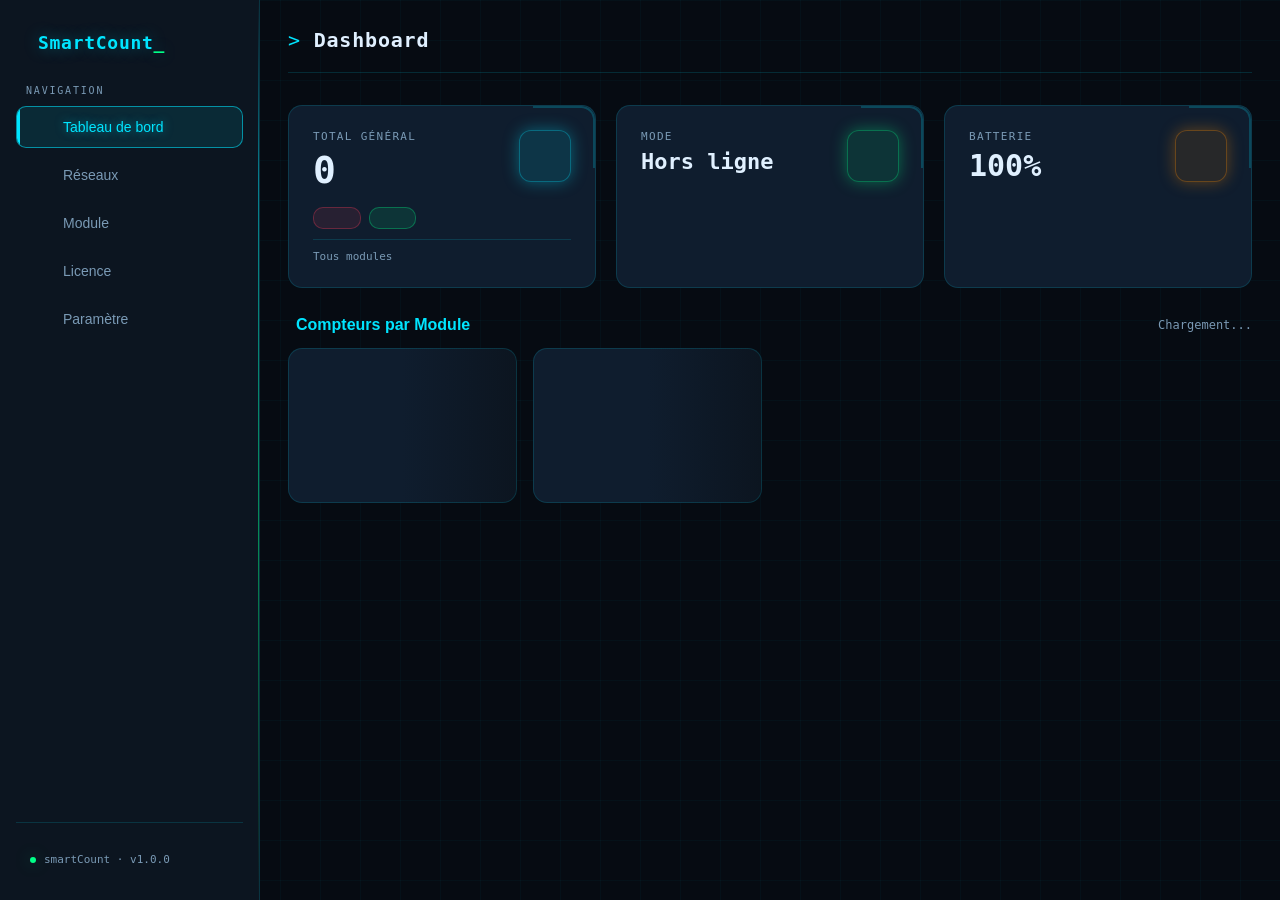
==== commit e896571d: "Config Mqtt" ====
--- a/data/index.html
+++ b/data/index.html
@@ -430,20 +430,20 @@
                 <div class="input-group">
                   <label>
                     <i class="bi bi-sliders"></i>
-                    Curseur (10 – 500 cm)
+                    Curseur (10 – 100 cm)
                   </label>
                   <input
                     type="range"
                     id="seuilSlider"
                     min="10"
-                    max="500"
+                    max="100"
                     value="80"
                     step="1"
                     style="width:100%; accent-color:var(--accent); cursor:pointer; margin-top:8px;"
                     oninput="syncSeuilSlider(this.value)"
                   />
                   <div style="display:flex; justify-content:space-between; font-size:12px; color:var(--text-muted); margin-top:4px;">
-                    <span>10 cm</span><span>500 cm</span>
+                    <span>10 cm</span><span>100 cm</span>
                   </div>
                 </div>
                 <div class="input-group">
@@ -455,7 +455,7 @@
                     type="number"
                     id="seuilInput"
                     min="10"
-                    max="500"
+                    max="100"
                     value="80"
                     placeholder="Ex: 80"
                     oninput="syncSeuilInput(this.value)"
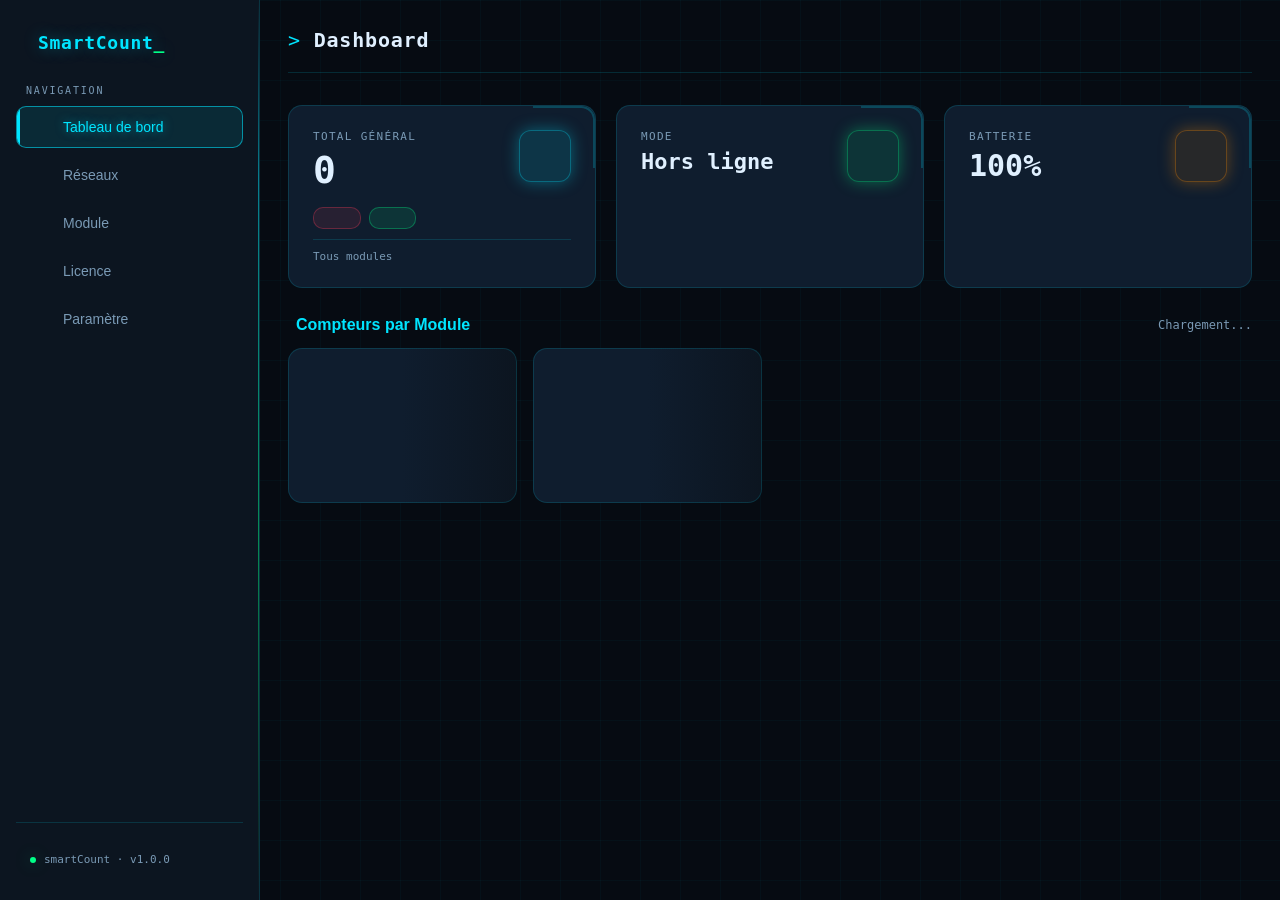
==== commit 6a4bd24a: "recuperation du dossier data de manoa" ====
--- a/data/index.html
+++ b/data/index.html
@@ -430,20 +430,20 @@
                 <div class="input-group">
                   <label>
                     <i class="bi bi-sliders"></i>
-                    Curseur (10 – 100 cm)
+                    Curseur (10 – 500 cm)
                   </label>
                   <input
                     type="range"
                     id="seuilSlider"
                     min="10"
-                    max="100"
+                    max="500"
                     value="80"
                     step="1"
                     style="width:100%; accent-color:var(--accent); cursor:pointer; margin-top:8px;"
                     oninput="syncSeuilSlider(this.value)"
                   />
                   <div style="display:flex; justify-content:space-between; font-size:12px; color:var(--text-muted); margin-top:4px;">
-                    <span>10 cm</span><span>100 cm</span>
+                    <span>10 cm</span><span>500 cm</span>
                   </div>
                 </div>
                 <div class="input-group">
@@ -455,7 +455,7 @@
                     type="number"
                     id="seuilInput"
                     min="10"
-                    max="100"
+                    max="500"
                     value="80"
                     placeholder="Ex: 80"
                     oninput="syncSeuilInput(this.value)"
--- a/data/toast/toastify.min.css
+++ b/data/toast/toastify.min.css
@@ -0,0 +1,7 @@
+/*!
+ * Toastify js 1.12.0
+ * https://github.com/apvarun/toastify-js
+ * @license MIT licensed
+ *
+ * Copyright (C) 2018 Varun A P
+ */.toastify{padding:12px 20px;color:#fff;display:inline-block;box-shadow:0 3px 6px -1px rgba(0,0,0,.12),0 10px 36px -4px rgba(77,96,232,.3);background:-webkit-linear-gradient(315deg,#73a5ff,#5477f5);background:linear-gradient(135deg,#73a5ff,#5477f5);position:fixed;opacity:0;transition:all .4s cubic-bezier(.215,.61,.355,1);border-radius:2px;cursor:pointer;text-decoration:none;max-width:calc(50% - 20px);z-index:2147483647}.toastify.on{opacity:1}.toast-close{background:0 0;border:0;color:#fff;cursor:pointer;font-family:inherit;font-size:1em;opacity:.4;padding:0 5px}.toastify-right{right:15px}.toastify-left{left:15px}.toastify-top{top:-150px}.toastify-bottom{bottom:-150px}.toastify-rounded{border-radius:25px}.toastify-avatar{width:1.5em;height:1.5em;margin:-7px 5px;border-radius:2px}.toastify-center{margin-left:auto;margin-right:auto;left:0;right:0;max-width:fit-content;max-width:-moz-fit-content}@media only screen and (max-width:360px){.toastify-left,.toastify-right{margin-left:auto;margin-right:auto;left:0;right:0;max-width:fit-content}}
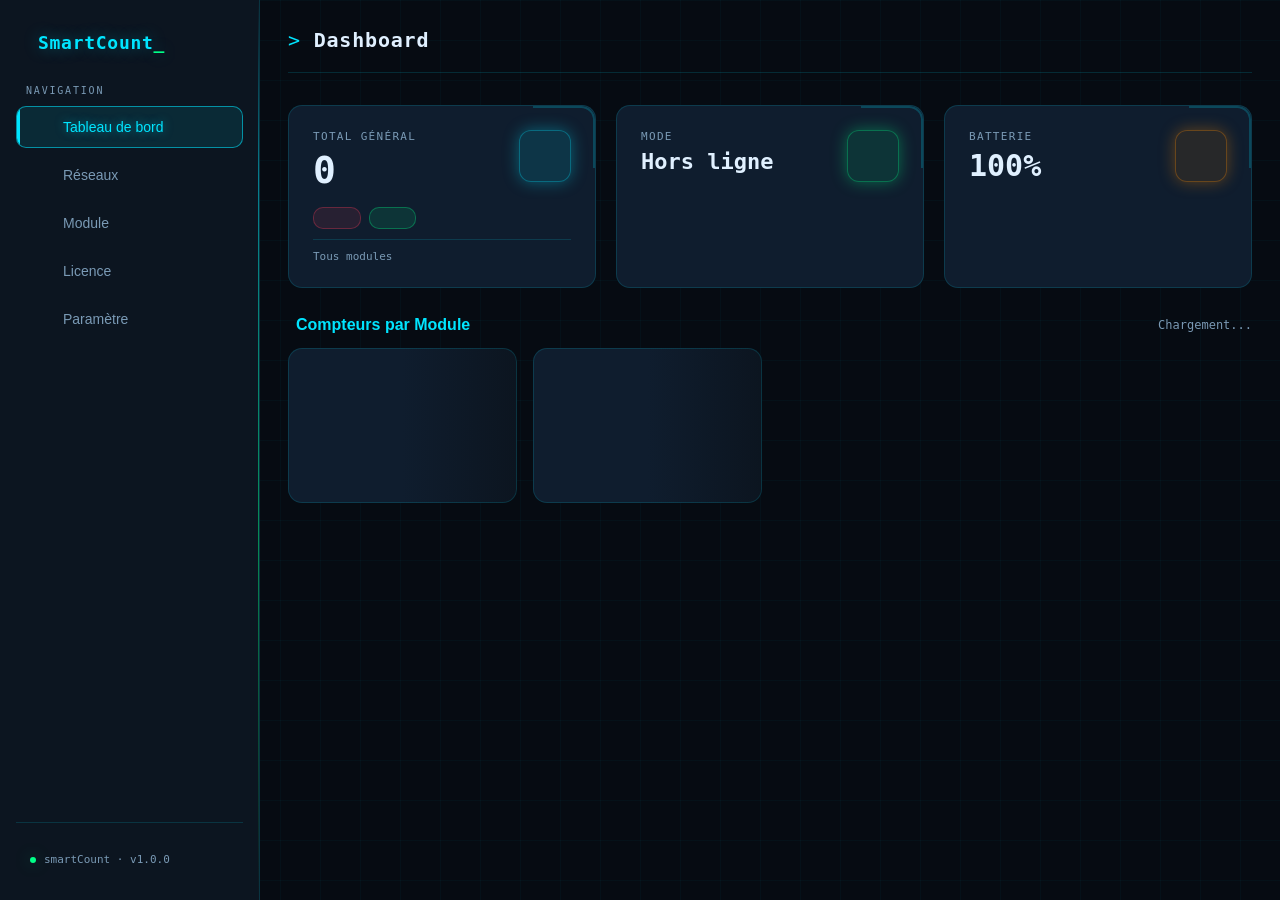
==== commit d371fc02: "ajoute modal mot de passe pour la licence" ====
--- a/data/index.html
+++ b/data/index.html
@@ -32,11 +32,11 @@
           <i class="bi bi-hdd-network"></i>
           Module
         </a>
-        <a onclick="showPage('licence', this)">
+        <a onclick="openPasswordModal(this, 'licence')">
           <i class="bi bi-key-fill"></i>
           Licence
         </a>
-        <a onclick="openPasswordModal(this)">
+        <a onclick="openPasswordModal(this, 'parametre')">
           <i class="bi bi-gear-fill"></i>
           Paramètre
         </a>
@@ -476,11 +476,11 @@
     <!-- ================= MODAL PASSWORD ================= -->
     <div class="modal-overlay" id="passwordModal">
       <div class="modal-box">
-        <h2>
+        <h2 id="passwordModalTitle">
           <i class="bi bi-shield-lock-fill"></i>
-          Accès Paramètre
+          <span id="passwordModalTitleText">Accès Paramètre</span>
         </h2>
-        <p>Veuillez saisir le mot de passe</p>
+        <p id="passwordModalSubtitle">Veuillez saisir le mot de passe</p>
         <div class="input-group password-group">
           <input type="password" id="adminPassword" placeholder="••••••••" />
           <i
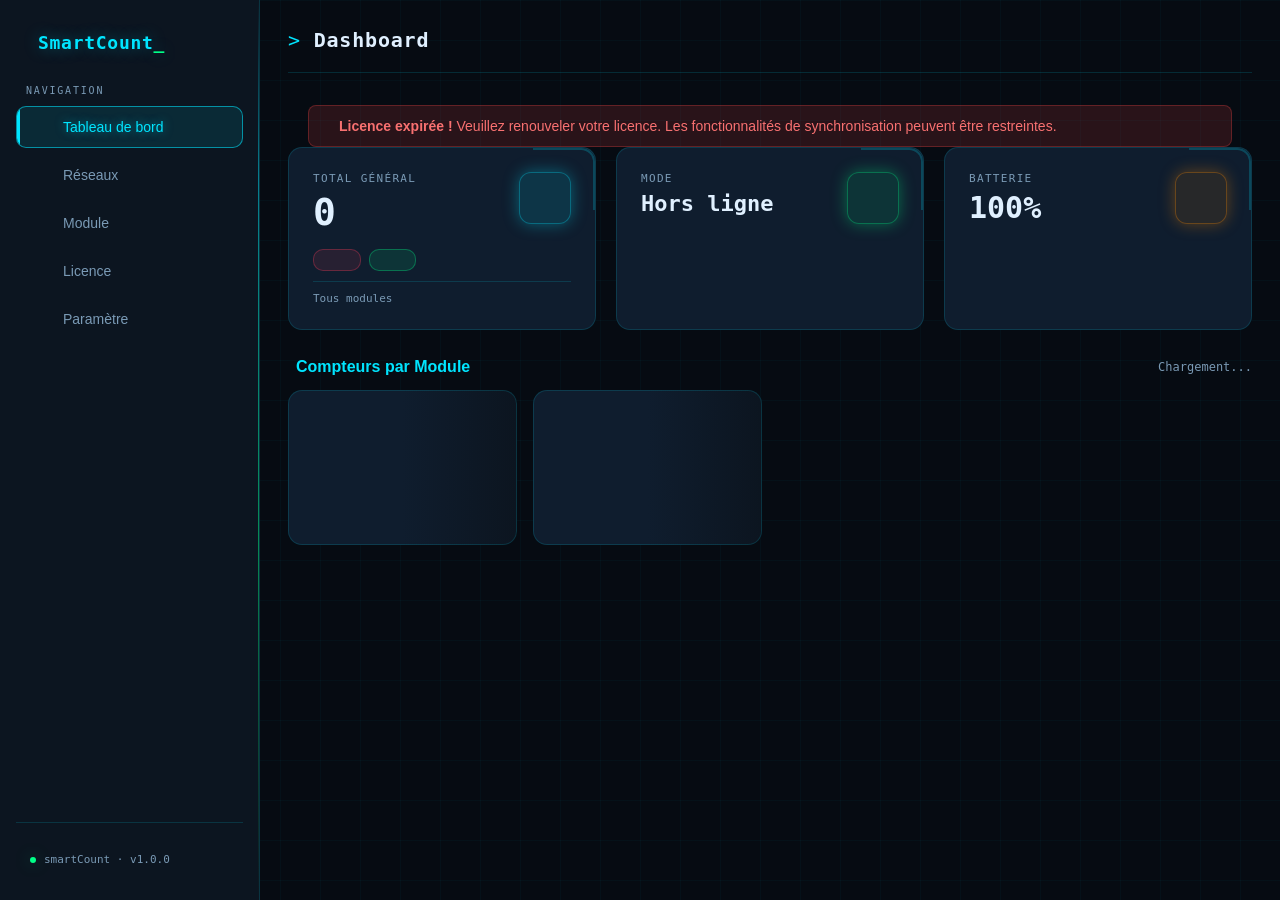
==== commit f75f00e7: "Licence configuration" ====
--- a/data/index.html
+++ b/data/index.html
@@ -60,6 +60,12 @@
         <h1 id="pageTitle">Tableau de bord</h1>
       </div>
 
+      <!-- ALERTE LICENCE EXPIREE -->
+      <div id="licenseAlertBanner" class="alert-banner alert-banner-danger" style="display: none; margin: 15px 20px 0 20px; padding: 12px 20px; border-radius: 8px; background-color: rgba(239, 68, 68, 0.15); border: 1px solid rgba(239, 68, 68, 0.3); color: #f87171; display: flex; align-items: center; gap: 10px; font-size: 14px;">
+        <i class="bi bi-exclamation-triangle-fill" style="font-size: 18px; color: #ef4444;"></i>
+        <span><strong>Licence expirée !</strong> Veuillez renouveler votre licence. Les fonctionnalités de synchronisation peuvent être restreintes.</span>
+      </div>
+
       <!-- ================= DASHBOARD ================= -->
       <section class="page active" id="dashboard">
         <!-- Ligne 1 : cartes d'info -->
@@ -299,8 +305,22 @@
             />
           </div>
           <div class="input-group">
+            <label>Durée de validation (jours)</label>
+            <select id="licenseDuration" onchange="updateLicenseExpiry()">
+              <option value="30">30 jours</option>
+              <option value="90">90 jours</option>
+              <option value="180">180 jours</option>
+              <option value="365">365 jours</option>
+              <option value="0">Illimitée</option>
+            </select>
+          </div>
+          <div class="input-group">
             <label>Date de création</label>
-            <input type="text" id="licenseDate" readonly />
+            <input type="text" id="licenseDate" readonly placeholder="Non générée" />
+          </div>
+          <div class="input-group">
+            <label>Date d'expiration</label>
+            <input type="text" id="licenseExpiry" readonly placeholder="Non spécifiée" />
           </div>
           <div style="display: flex; gap: 10px; flex-wrap: wrap">
             <button class="btn" type="button" onclick="generateNewLicense()" style="flex: 1">
@@ -313,7 +333,7 @@
             </button>
             <button class="btn" type="button" onclick="sendLicense()" style="flex: 1">
               <i class="bi bi-send-fill"></i>
-              Envoyer
+              Envoyer au module
             </button>
           </div>
         </div>
--- a/data/style.css
+++ b/data/style.css
@@ -1332,3 +1332,17 @@
   .mc-count { font-size: 32px; }
 }
 
+/* ─── MODULE CARD ACTIONS ───────────────────────────── */
+.mc-actions button {
+  transition: background-color 0.2s, border-color 0.2s, transform 0.1s, box-shadow 0.2s;
+}
+.mc-actions button:hover {
+  filter: brightness(1.2);
+  transform: translateY(-1px);
+  box-shadow: 0 4px 8px rgba(0, 0, 0, 0.25);
+}
+.mc-actions button:active {
+  transform: translateY(0);
+}
+
+
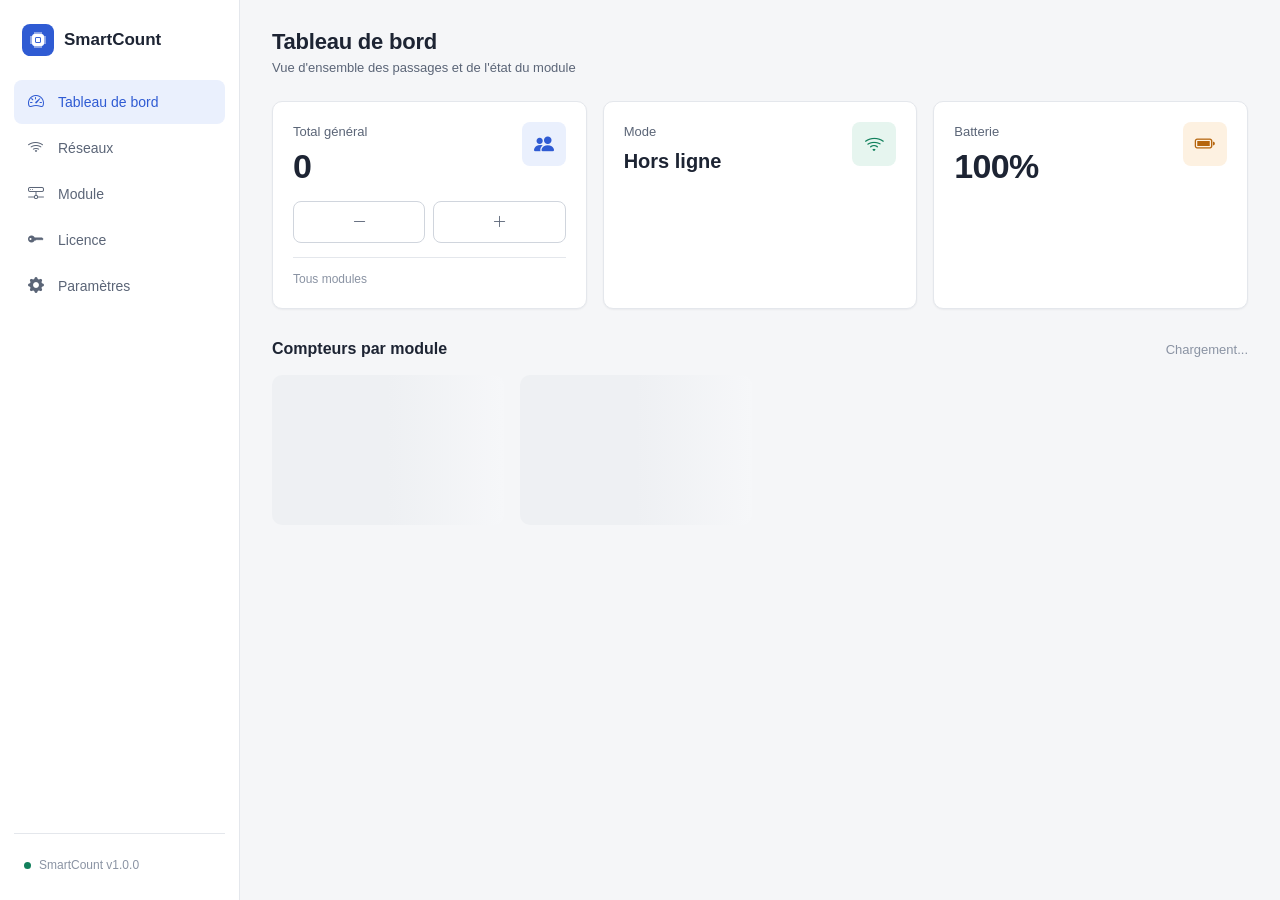
==== commit 9726cacf: "mise a jour bug miase a jour designe" ====
--- a/data/index.html
+++ b/data/index.html
@@ -6,126 +6,111 @@
     <title>SmartCount</title>
     <link rel="stylesheet" href="bootstrap-icons-1.13.1/bootstrap-icons.css" />
     <link rel="stylesheet" href="style.css" />
-    <link rel="stylesheet" href="toast/toastify.min.css">
+    <link rel="stylesheet" href="toast/toastify.min.css" />
   </head>
 
   <body>
     <!-- ================= SIDEBAR ================= -->
-    <aside class="sidebar" id="sidebar">
+    <div class="sidebar-backdrop" id="sidebarBackdrop" onclick="setSidebar(false)"></div>
+
+    <aside class="sidebar" id="sidebar" aria-label="Navigation principale">
       <div class="logo">
         <i class="bi bi-cpu-fill"></i>
         <span>SmartCount</span>
       </div>
 
-      <div class="menu-label">Navigation</div>
-
       <nav class="menu">
-        <a class="active" onclick="showPage('dashboard', this)">
-          <i class="bi bi-speedometer2"></i>
-          Tableau de bord
-        </a>
-        <a onclick="showPage('reseaux', this)">
-          <i class="bi bi-wifi"></i>
-          Réseaux
-        </a>
-        <a onclick="showPage('module', this)">
-          <i class="bi bi-hdd-network"></i>
-          Module
-        </a>
-        <a onclick="openPasswordModal(this, 'licence')">
-          <i class="bi bi-key-fill"></i>
-          Licence
-        </a>
-        <a onclick="openPasswordModal(this, 'parametre')">
-          <i class="bi bi-gear-fill"></i>
-          Paramètre
-        </a>
+        <button type="button" class="menu-item active" onclick="showPage('dashboard', this)">
+          <i class="bi bi-speedometer2"></i>Tableau de bord
+        </button>
+        <button type="button" class="menu-item" onclick="showPage('reseaux', this)">
+          <i class="bi bi-wifi"></i>Réseaux
+        </button>
+        <button type="button" class="menu-item" onclick="showPage('module', this)">
+          <i class="bi bi-hdd-network"></i>Module
+        </button>
+        <button type="button" class="menu-item" onclick="openPasswordModal(this, 'licence')">
+          <i class="bi bi-key-fill"></i>Licence
+        </button>
+        <button type="button" class="menu-item" onclick="openPasswordModal(this, 'parametre')">
+          <i class="bi bi-gear-fill"></i>Paramètres
+        </button>
       </nav>
 
       <div class="sidebar-footer">
         <div class="sys-status">
-          <div class="status-dot"></div>
-          smartCount · v1.0.0
+          <span class="status-dot"></span>
+          SmartCount v1.0.0
         </div>
       </div>
     </aside>
 
     <!-- ================= MAIN ================= -->
     <main class="main">
-      <!-- TOPBAR -->
-      <div class="topbar">
-        <div class="burger" onclick="toggleSidebar()">
+      <header class="topbar">
+        <button type="button" class="burger" onclick="toggleSidebar()" aria-label="Ouvrir le menu">
           <i class="bi bi-list"></i>
-        </div>
-        <h1 id="pageTitle">Tableau de bord</h1>
-      </div>
-
-      <!-- ALERTE LICENCE EXPIREE -->
-      <div id="licenseAlertBanner" class="alert-banner alert-banner-danger" style="display: none; margin: 15px 20px 0 20px; padding: 12px 20px; border-radius: 8px; background-color: rgba(239, 68, 68, 0.15); border: 1px solid rgba(239, 68, 68, 0.3); color: #f87171; display: flex; align-items: center; gap: 10px; font-size: 14px;">
-        <i class="bi bi-exclamation-triangle-fill" style="font-size: 18px; color: #ef4444;"></i>
-        <span><strong>Licence expirée !</strong> Veuillez renouveler votre licence. Les fonctionnalités de synchronisation peuvent être restreintes.</span>
+        </button>
+        <div class="page-head">
+          <h1 id="pageTitle">Tableau de bord</h1>
+          <p id="pageSubtitle">Vue d'ensemble des passages et de l'état du module</p>
+        </div>
+      </header>
+
+      <!-- Alerte licence expirée -->
+      <div id="licenseAlertBanner" class="alert-banner alert-banner-danger" role="alert" style="display: none">
+        <i class="bi bi-exclamation-triangle-fill"></i>
+        <span><strong>Licence expirée.</strong> Renouvelez la licence : la synchronisation peut être restreinte.</span>
       </div>
 
       <!-- ================= DASHBOARD ================= -->
       <section class="page active" id="dashboard">
-        <!-- Ligne 1 : cartes d'info -->
         <div class="cards">
-          <!-- TOTAL GENERAL -->
-          <div class="card card-total">
+          <div class="card">
             <div class="card-top">
               <div>
-                <p>Total Général</p>
+                <p>Total général</p>
                 <h2 id="passageCount">0</h2>
-                <div class="counter-actions">
-                  <button class="counter-btn decrement" onclick="decrementPassage()">
-                    <i class="bi bi-dash-lg"></i>
-                  </button>
-                  <button class="counter-btn increment" onclick="incrementPassage()">
-                    <i class="bi bi-plus-lg"></i>
-                  </button>
-                </div>
-              </div>
-              <div class="card-icon blue">
-                <i class="bi bi-people-fill"></i>
-              </div>
+              </div>
+              <div class="card-icon blue"><i class="bi bi-people-fill"></i></div>
+            </div>
+            <div class="counter-actions">
+              <button type="button" class="counter-btn decrement" onclick="decrementPassage()" aria-label="Retirer un passage">
+                <i class="bi bi-dash-lg"></i>
+              </button>
+              <button type="button" class="counter-btn increment" onclick="incrementPassage()" aria-label="Ajouter un passage">
+                <i class="bi bi-plus-lg"></i>
+              </button>
             </div>
             <div class="card-badge" id="totalBadge">Tous modules</div>
           </div>
 
-          <!-- MODE -->
           <div class="card">
             <div class="card-top">
               <div>
                 <p>Mode</p>
-                <h2 id="dashMode" style="font-size: 22px; margin-top: 6px">Hors ligne</h2>
-              </div>
-              <div class="card-icon green">
-                <i class="bi bi-wifi"></i>
-              </div>
-            </div>
-          </div>
-
-          <!-- BATTERIE -->
+                <h2 id="dashMode" class="card-value-sm">Hors ligne</h2>
+              </div>
+              <div class="card-icon green"><i class="bi bi-wifi"></i></div>
+            </div>
+          </div>
+
           <div class="card">
             <div class="card-top">
               <div>
                 <p>Batterie</p>
-                <h2 style="font-size: 30px; margin-top: 6px">100%</h2>
-              </div>
-              <div class="card-icon orange">
-                <i class="bi bi-battery-full"></i>
-              </div>
-            </div>
-          </div>
-        </div>
-
-        <!-- Ligne 2 : compteurs par module -->
+                <h2>100%</h2>
+              </div>
+              <div class="card-icon orange"><i class="bi bi-battery-full"></i></div>
+            </div>
+          </div>
+        </div>
+
         <div class="section-header">
-          <h3><i class="bi bi-grid-3x3-gap-fill"></i> Compteurs par Module</h3>
+          <h3>Compteurs par module</h3>
           <span class="section-subtitle" id="moduleCountLabel">Chargement...</span>
         </div>
         <div class="module-counts-grid" id="moduleCountsGrid">
-          <!-- Généré dynamiquement par JS -->
           <div class="module-count-skeleton"></div>
           <div class="module-count-skeleton"></div>
         </div>
@@ -134,20 +119,14 @@
       <!-- ================= RESEAUX ================= -->
       <section class="page" id="reseaux">
         <div class="form-box">
-          <h3>
-            <i class="bi bi-wifi"></i>
-            Configuration Réseaux
-          </h3>
+          <h3><i class="bi bi-wifi"></i>Configuration réseau</h3>
           <form onsubmit="submit_reseau(event)">
             <div class="input-group">
-              <label>
-                <i class="bi bi-diagram-3"></i>
-                Choisir le mode
-              </label>
-              <select id="modeNet" onchange="changeNetworkMode()">
-                <option value="ap">Point d'accès</option>
-                <option value="online">En ligne</option>
-              </select>
+              <label><i class="bi bi-diagram-3"></i>Mode de connexion</label>
+              <div class="dd" id="modeNet" data-value="ap" data-onchange="changeNetworkMode">
+                <span data-value="ap">Point d'accès</span>
+                <span data-value="online">En ligne</span>
+              </div>
             </div>
             <div id="networkArea"></div>
           </form>
@@ -156,132 +135,75 @@
 
       <!-- ================= MODULE ================= -->
       <section class="page" id="module">
-        <!-- Formulaire config module local -->
         <div class="form-box">
-          <h3>
-            <i class="bi bi-hdd-network"></i>
-            Configuration Module
-          </h3>
-
-          <!-- Rôle actuel (lecture seule) -->
-          <div class="role-banner" id="roleBanner">
+          <h3><i class="bi bi-hdd-network"></i>Configuration du module</h3>
+
+          <div class="role-banner role-neutral" id="roleBanner">
             <i class="bi bi-cpu-fill"></i>
             <span id="roleBannerText">Chargement...</span>
           </div>
 
           <form id="moduleForm">
-            <!-- Nom du module -->
             <div class="input-group">
-              <label>
-                <i class="bi bi-tag-fill"></i>
-                Nom du module
+              <label><i class="bi bi-tag-fill"></i>Nom du module</label>
+              <input type="text" id="moduleIdInput" placeholder="Ex : Master, Slave-1, Entrée-VIP" maxlength="20" />
+            </div>
+
+            <div class="input-group">
+              <label><i class="bi bi-cpu"></i>Adresse MAC locale</label>
+              <input type="text" id="mac1" placeholder="AA:BB:CC:DD:EE:FF" required />
+            </div>
+
+            <div class="input-group">
+              <label><i class="bi bi-door-open"></i>Type d'entrée</label>
+              <div class="dd" id="typeEntree" data-placeholder="Sélectionner une entrée">
+                <span data-value="vip">VIP</span>
+                <span data-value="normal">Entrée normale</span>
+                <span data-value="autre">Autre entrée</span>
+              </div>
+            </div>
+
+            <div class="input-group" id="linkToMasterToggleGroup">
+              <label class="check">
+                <input type="checkbox" id="linkToMasterCheckbox" onchange="toggleLinkToMasterFields()" />
+                Lier ce module à un Master (devenir esclave)
               </label>
-              <input
-                type="text"
-                id="moduleIdInput"
-                placeholder="Ex: Master, Slave-1, Entrée-VIP"
-                maxlength="20"
-              />
-            </div>
-
-            <!-- Adresse MAC Locale (Lecture Seule) -->
-            <div class="input-group">
-              <label>
-                <i class="bi bi-cpu"></i>
-                Adresse MAC Locale
-              </label>
-              <input
-                type="text"
-                id="mac1"
-                placeholder="AA:BB:CC:DD:EE:FF"
-                required
-              />
-            </div>
-
-            <!-- Choix entrée -->
-            <div class="input-group">
-              <label>
-                <i class="bi bi-door-open"></i>
-                Choix entrée
-              </label>
-              <select id="typeEntree" required>
-                <option value="">Sélectionner une entrée</option>
-                <option value="vip">VIP</option>
-                <option value="normal">Entrée normale</option>
-                <option value="autre">Autre entrée</option>
-              </select>
-            </div>
-
-            <!-- Option de Liaison (uniquement si Master) -->
-            <div class="input-group" id="linkToMasterToggleGroup">
-              <label style="display:flex; align-items:center; gap:8px; cursor:pointer;">
-                <input type="checkbox" id="linkToMasterCheckbox" onchange="toggleLinkToMasterFields()" style="width:18px; height:18px; cursor:pointer;" />
-                Lier ce module à un Master (Devenir Esclave)
-              </label>
-            </div>
-
-            <!-- SECTION LIAISON WIFI MASTER (Masquée par défaut) -->
-            <div id="slaveWifiSection" style="display: none; border-top:1px dashed var(--border); padding-top:15px; margin-top:15px;">
+            </div>
+
+            <div class="subsection" id="slaveWifiSection" style="display: none">
               <div class="input-group">
-                <label>
-                  <i class="bi bi-cpu-fill"></i>
-                  Adresse MAC du Master
-                </label>
-                <input
-                  type="text"
-                  id="mac2"
-                  placeholder="AA:BB:CC:DD:EE:FF"
-                />
-              </div>
-
+                <label><i class="bi bi-cpu-fill"></i>Adresse MAC du Master</label>
+                <input type="text" id="mac2" placeholder="AA:BB:CC:DD:EE:FF" />
+              </div>
               <div class="input-group">
-                <label>
-                  <i class="bi bi-wifi"></i>
-                  SSID WiFi du Master
-                </label>
-                <input
-                  type="text"
-                  id="slaveMasterSSID"
-                  placeholder="SmartCount-XXX"
-                />
-              </div>
-
+                <label><i class="bi bi-wifi"></i>SSID Wi-Fi du Master</label>
+                <input type="text" id="slaveMasterSSID" placeholder="SmartCount-XXX" />
+              </div>
               <div class="input-group">
-                <label>
-                  <i class="bi bi-lock-fill"></i>
-                  Mot de passe du Master
-                </label>
+                <label><i class="bi bi-lock-fill"></i>Mot de passe du Master</label>
                 <div class="password-group">
-                  <input
-                    type="password"
-                    id="slaveMasterPassword"
-                    placeholder="Fortico1234"
-                  />
+                  <input type="password" id="slaveMasterPassword" placeholder="Mot de passe" />
                   <i class="bi bi-eye" onclick="togglePassword('slaveMasterPassword', this)"></i>
                 </div>
               </div>
             </div>
 
-            <div style="display:flex; gap:10px; margin-top:20px; flex-wrap:wrap;">
-              <button class="btn" type="submit" style="flex:1;">
-                <i class="bi bi-check-circle"></i>
-                Enregistrer la configuration
+            <div class="btn-row">
+              <button class="btn" type="submit">
+                <i class="bi bi-check-circle"></i>Enregistrer
               </button>
-              <button class="btn btn-danger" id="unlinkMasterBtn" type="button" onclick="unlinkFromMaster()" style="display:none; flex:1;">
-                <i class="bi bi-x-circle"></i>
-                Délier du Master (Repasser en Master)
+              <button class="btn btn-danger" id="unlinkMasterBtn" type="button" onclick="unlinkFromMaster()" style="display: none">
+                <i class="bi bi-x-circle"></i>Délier du Master
               </button>
             </div>
           </form>
         </div>
 
-        <!-- ─── Section Slaves configurés (visible uniquement si Master) ─── -->
-        <div id="slavesConfigSection" style="display:none;">
+        <div id="slavesConfigSection" style="display: none">
           <div class="slaves-header">
-            <h3><i class="bi bi-diagram-3-fill"></i> Modules Slaves</h3>
-            <button class="btn-add-slave" onclick="openAddSlaveModal()" id="addSlaveBtn">
-              <i class="bi bi-plus-lg"></i>
-              Ajouter Slave
+            <h3><i class="bi bi-diagram-3-fill"></i>Modules esclaves</h3>
+            <button type="button" class="btn-add-slave" onclick="openAddSlaveModal()" id="addSlaveBtn">
+              <i class="bi bi-plus-lg"></i>Ajouter un slave
             </button>
           </div>
           <div class="module-list" id="moduleList"></div>
@@ -291,28 +213,20 @@
       <!-- ================= LICENCE ================= -->
       <section class="page" id="licence">
         <div class="form-box">
-          <h3>
-            <i class="bi bi-key-fill"></i>
-            Gestion Licence
-          </h3>
+          <h3><i class="bi bi-key-fill"></i>Gestion de la licence</h3>
           <div class="input-group">
             <label>Licence</label>
-            <input
-              type="text"
-              id="licenseCode"
-              readonly
-              placeholder="Aucune licence générée"
-            />
+            <input type="text" id="licenseCode" readonly placeholder="Aucune licence générée" />
           </div>
           <div class="input-group">
-            <label>Durée de validation (jours)</label>
-            <select id="licenseDuration" onchange="updateLicenseExpiry()">
-              <option value="30">30 jours</option>
-              <option value="90">90 jours</option>
-              <option value="180">180 jours</option>
-              <option value="365">365 jours</option>
-              <option value="0">Illimitée</option>
-            </select>
+            <label>Durée de validité</label>
+            <div class="dd" id="licenseDuration" data-value="30" data-onchange="updateLicenseExpiry">
+              <span data-value="30">30 jours</span>
+              <span data-value="90">90 jours</span>
+              <span data-value="180">180 jours</span>
+              <span data-value="365">365 jours</span>
+              <span data-value="0">Illimitée</span>
+            </div>
           </div>
           <div class="input-group">
             <label>Date de création</label>
@@ -322,76 +236,57 @@
             <label>Date d'expiration</label>
             <input type="text" id="licenseExpiry" readonly placeholder="Non spécifiée" />
           </div>
-          <div style="display: flex; gap: 10px; flex-wrap: wrap">
-            <button class="btn" type="button" onclick="generateNewLicense()" style="flex: 1">
-              <i class="bi bi-arrow-repeat"></i>
-              Générer
-            </button>
-            <button class="btn" type="button" onclick="copyLicense()" style="flex: 1">
-              <i class="bi bi-copy"></i>
-              Copier
-            </button>
-            <button class="btn" type="button" onclick="sendLicense()" style="flex: 1">
-              <i class="bi bi-send-fill"></i>
-              Envoyer au module
+          <div class="btn-row">
+            <button class="btn" type="button" onclick="generateNewLicense()">
+              <i class="bi bi-arrow-repeat"></i>Générer
+            </button>
+            <button class="btn btn-secondary" type="button" onclick="copyLicense()">
+              <i class="bi bi-copy"></i>Copier
+            </button>
+            <button class="btn btn-secondary" type="button" onclick="sendLicense()">
+              <i class="bi bi-send-fill"></i>Envoyer au module
             </button>
           </div>
         </div>
       </section>
 
-      <!-- ================= PARAMETRE ================= -->
+      <!-- ================= PARAMETRES ================= -->
       <section class="page" id="parametre">
         <div class="settings-layout">
           <div class="settings-sidebar">
-            <button class="settings-btn active" onclick="showSettingPage('updatePage', this)">
-              <i class="bi bi-arrow-repeat"></i>
-              Mise à jour
-            </button>
-            <button class="settings-btn" onclick="showSettingPage('caracteristiquePage', this)">
-              <i class="bi bi-info-circle"></i>
-              Caractéristiques
-            </button>
-            <button
-              class="settings-btn"
-              id="capteurBtn"
-              onclick="showSettingPage('capteurPage', this); loadSensorConfig()"
-            >
-              <i class="bi bi-broadcast"></i>
-              Capteur
+            <button type="button" class="settings-btn active" onclick="showSettingPage('updatePage', this)">
+              <i class="bi bi-arrow-repeat"></i>Mise à jour
+            </button>
+            <button type="button" class="settings-btn" onclick="showSettingPage('caracteristiquePage', this)">
+              <i class="bi bi-info-circle"></i>Caractéristiques
+            </button>
+            <button type="button" class="settings-btn" id="capteurBtn" onclick="showSettingPage('capteurPage', this); loadSensorConfig()">
+              <i class="bi bi-broadcast"></i>Capteur
             </button>
           </div>
 
           <div class="settings-content">
-            <!-- UPDATE PAGE -->
+            <!-- Mise à jour -->
             <div class="setting-page active" id="updatePage">
               <div class="form-box">
-                <h3>
-                  <i class="bi bi-arrow-repeat"></i>
-                  Mise à jour Firmware
-                </h3>
-                <form id="firmwareForm">
+                <h3><i class="bi bi-arrow-repeat"></i>Mise à jour du firmware</h3>
+                <form id="firmwareForm" onsubmit="return false">
                   <div class="input-group">
-                    <label>
-                      <i class="bi bi-diagram-3"></i>
-                      Mode Mise à jour
-                    </label>
-                    <select id="firmwareMode" onchange="changeFirmwareMode()">
-                      <option value="offline">Hors ligne</option>
-                      <option value="online">En ligne</option>
-                    </select>
+                    <label><i class="bi bi-diagram-3"></i>Mode de mise à jour</label>
+                    <div class="dd" id="firmwareMode" data-value="offline" data-onchange="changeFirmwareMode">
+                      <span data-value="offline">Hors ligne</span>
+                      <span data-value="online">En ligne</span>
+                    </div>
                   </div>
                   <div id="firmwareArea"></div>
                 </form>
               </div>
             </div>
 
-            <!-- CARACTERISTIQUE PAGE -->
+            <!-- Caractéristiques -->
             <div class="setting-page" id="caracteristiquePage">
               <div class="form-box">
-                <h3>
-                  <i class="bi bi-info-circle"></i>
-                  Caractéristiques Module
-                </h3>
+                <h3><i class="bi bi-info-circle"></i>Caractéristiques du module</h3>
                 <div class="characteristic-grid">
                   <div class="characteristic-card">
                     <span class="char-label"><i class="bi bi-tag-fill"></i>Nom</span>
@@ -406,16 +301,16 @@
                     <span class="char-value" id="deviceMode">Hors ligne</span>
                   </div>
                   <div class="characteristic-card">
-                    <span class="char-label"><i class="bi bi-broadcast"></i>Détection Distance</span>
-                    <span class="char-value">5m</span>
-                  </div>
-                  <div class="characteristic-card">
-                    <span class="char-label"><i class="bi bi-radar"></i>Type capteur</span>
+                    <span class="char-label"><i class="bi bi-broadcast"></i>Distance de détection</span>
+                    <span class="char-value">5 m</span>
+                  </div>
+                  <div class="characteristic-card">
+                    <span class="char-label"><i class="bi bi-radar"></i>Type de capteur</span>
                     <span class="char-value">Ultrason</span>
                   </div>
                   <div class="characteristic-card">
                     <span class="char-label"><i class="bi bi-battery-full"></i>Autonomie</span>
-                    <span class="char-value">10h</span>
+                    <span class="char-value">10 h</span>
                   </div>
                   <div class="characteristic-card">
                     <span class="char-label"><i class="bi bi-cpu-fill"></i>Adresse MAC</span>
@@ -425,141 +320,90 @@
               </div>
             </div>
 
-            <!-- CAPTEUR PAGE -->
+            <!-- Capteur -->
             <div class="setting-page" id="capteurPage">
               <div class="form-box">
-                <h3>
-                  <i class="bi bi-broadcast"></i>
-                  Réglage Seuil de Détection
-                </h3>
-                <p style="font-size:13px; color:var(--text-muted); margin-bottom:20px;">
-                  Définissez la distance maximale (en cm) à partir de laquelle le capteur ultrason détecte un passage.
+                <h3><i class="bi bi-broadcast"></i>Seuil de détection</h3>
+                <p class="hint">
+                  Distance maximale (en cm) à partir de laquelle le capteur ultrason détecte un passage.
                 </p>
-                <div class="input-group" id="seuilModuleGroup">
-                  <label>
-                    <i class="bi bi-cpu"></i>
-                    Module à configurer
-                  </label>
-                  <select id="seuilModuleSelect" onchange="onSeuilModuleChange(this.value)">
-                    <option value="local">Ce module (Master)</option>
-                  </select>
+                <div class="input-group" id="seuilModuleGroup" style="display: none">
+                  <label><i class="bi bi-cpu"></i>Module à configurer</label>
+                  <div class="dd" id="seuilModuleSelect" data-value="local" data-onchange="onSeuilModuleChange">
+                    <span data-value="local">Ce module (Master)</span>
+                  </div>
                 </div>
-                <div style="text-align:center; margin-bottom:20px;">
-                  <span id="seuilValue" style="font-size:48px; font-weight:700; color:var(--accent);">80 cm</span>
+                <span id="seuilValue" class="threshold-value">80 cm</span>
+                <div class="input-group">
+                  <label><i class="bi bi-sliders"></i>Curseur (10 à 500 cm)</label>
+                  <input type="range" id="seuilSlider" min="10" max="500" value="80" step="1" oninput="syncSeuilSlider(this.value)" />
+                  <div class="range-scale"><span>10 cm</span><span>500 cm</span></div>
                 </div>
                 <div class="input-group">
-                  <label>
-                    <i class="bi bi-sliders"></i>
-                    Curseur (10 – 500 cm)
-                  </label>
-                  <input
-                    type="range"
-                    id="seuilSlider"
-                    min="10"
-                    max="500"
-                    value="80"
-                    step="1"
-                    style="width:100%; accent-color:var(--accent); cursor:pointer; margin-top:8px;"
-                    oninput="syncSeuilSlider(this.value)"
-                  />
-                  <div style="display:flex; justify-content:space-between; font-size:12px; color:var(--text-muted); margin-top:4px;">
-                    <span>10 cm</span><span>500 cm</span>
-                  </div>
+                  <label><i class="bi bi-123"></i>Valeur exacte (cm)</label>
+                  <input type="number" id="seuilInput" min="10" max="500" value="80" placeholder="Ex : 80" oninput="syncSeuilInput(this.value)" />
                 </div>
-                <div class="input-group">
-                  <label>
-                    <i class="bi bi-123"></i>
-                    Valeur exacte (cm)
-                  </label>
-                  <input
-                    type="number"
-                    id="seuilInput"
-                    min="10"
-                    max="500"
-                    value="80"
-                    placeholder="Ex: 80"
-                    oninput="syncSeuilInput(this.value)"
-                  />
-                </div>
-                <button class="btn" type="button" onclick="saveSensorConfig()">
-                  <i class="bi bi-check-circle"></i>
-                  Appliquer
+                <button class="btn" type="button" onclick="saveSensorConfig(this)">
+                  <i class="bi bi-check-circle"></i>Appliquer
                 </button>
               </div>
             </div>
-
           </div>
         </div>
       </section>
     </main>
 
-    <!-- ================= MODAL PASSWORD ================= -->
-    <div class="modal-overlay" id="passwordModal">
+    <!-- ================= MODAL MOT DE PASSE ================= -->
+    <div class="modal-overlay" id="passwordModal" role="dialog" aria-modal="true" aria-labelledby="passwordModalTitle">
       <div class="modal-box">
         <h2 id="passwordModalTitle">
           <i class="bi bi-shield-lock-fill"></i>
-          <span id="passwordModalTitleText">Accès Paramètre</span>
+          <span id="passwordModalTitleText">Accès Paramètres</span>
         </h2>
         <p id="passwordModalSubtitle">Veuillez saisir le mot de passe</p>
         <div class="input-group password-group">
           <input type="password" id="adminPassword" placeholder="••••••••" />
-          <i
-            class="bi bi-eye"
-            id="toggleAdminPassword"
-            onclick="togglePassword('adminPassword', this)"
-          ></i>
-        </div>
-        <button class="btn" onclick="confirmPassword()">
-          <i class="bi bi-check-circle"></i>
-          Confirmer
+          <i class="bi bi-eye" id="toggleAdminPassword" onclick="togglePassword('adminPassword', this)"></i>
+        </div>
+        <button class="btn" type="button" onclick="confirmPassword()">
+          <i class="bi bi-check-circle"></i>Confirmer
         </button>
         <p class="error-text" id="passwordError"></p>
       </div>
     </div>
 
     <!-- ================= MODAL AJOUTER SLAVE ================= -->
-    <div class="modal-overlay" id="addSlaveModal">
+    <div class="modal-overlay" id="addSlaveModal" role="dialog" aria-modal="true" aria-labelledby="addSlaveTitle">
       <div class="modal-box">
-        <h2>
-          <i class="bi bi-plus-circle-fill"></i>
-          Ajouter un Slave
-        </h2>
+        <h2 id="addSlaveTitle"><i class="bi bi-plus-circle-fill"></i>Ajouter un slave</h2>
         <p>Configurez le nouveau module esclave</p>
 
-        <div class="input-group" style="margin-top:20px;">
-          <label><i class="bi bi-tag-fill"></i> Nom du slave</label>
-          <input type="text" id="newSlaveId" placeholder="Ex: Slave-1, Entrée-VIP" maxlength="20" />
-        </div>
         <div class="input-group">
-          <label><i class="bi bi-cpu"></i> Adresse MAC</label>
+          <label><i class="bi bi-tag-fill"></i>Nom du slave</label>
+          <input type="text" id="newSlaveId" placeholder="Ex : Slave-1, Entrée-VIP" maxlength="20" />
+        </div>
+        <div class="input-group">
+          <label><i class="bi bi-cpu"></i>Adresse MAC</label>
           <input type="text" id="newSlaveMAC" placeholder="AA:BB:CC:DD:EE:FF" />
         </div>
-        <!-- Champs masqués (gérés automatiquement) -->
-        <div style="display:none;">
-          <div class="input-group">
-            <label><i class="bi bi-wifi"></i> SSID WiFi Master</label>
-            <input type="text" id="newSlaveSSID" placeholder="SmartCount-XXX" />
-          </div>
-          <div class="input-group">
-            <label><i class="bi bi-lock-fill"></i> Mot de passe Master</label>
-            <input type="password" id="newSlavePassword" placeholder="Fortico1234" />
-          </div>
-        </div>
-
-        <div style="display:flex; gap:10px; margin-top:10px;">
-          <button class="btn" onclick="confirmAddSlave()" style="flex:1;">
-            <i class="bi bi-check-circle"></i>
-            Confirmer
+        <!-- Champs gérés automatiquement -->
+        <div hidden>
+          <input type="text" id="newSlaveSSID" />
+          <input type="password" id="newSlavePassword" />
+        </div>
+
+        <div class="btn-row">
+          <button class="btn" type="button" onclick="confirmAddSlave()">
+            <i class="bi bi-check-circle"></i>Confirmer
           </button>
-          <button class="btn btn-danger" onclick="closeAddSlaveModal()" style="flex:1;">
-            <i class="bi bi-x-circle"></i>
-            Annuler
+          <button class="btn btn-secondary" type="button" onclick="closeAddSlaveModal()">
+            <i class="bi bi-x-circle"></i>Annuler
           </button>
         </div>
       </div>
     </div>
 
+    <script src="toast/toastify.min.js"></script>
     <script src="script.js"></script>
-    <script src="toast/toastify.min.js"></script>
   </body>
 </html>
--- a/data/style.css
+++ b/data/style.css
@@ -1,212 +1,155 @@
-/*@font-face {
-    font-family: myFont;
-    src: url(font/Poppins-Regular.ttf);
-}*/
-/* ================= RESET & BASE ================= */
-* {
+/* =====================================================
+   SmartCount - interface minimaliste
+   Polices système uniquement (le module fonctionne hors ligne)
+   ===================================================== */
+
+*,
+*::before,
+*::after {
   margin: 0;
   padding: 0;
   box-sizing: border-box;
 }
 
+[hidden] {
+  display: none !important;
+}
+
 :root {
-  --bg-deep: #060b12;
-  --bg-surface: #0c1520;
-  --bg-card: #0f1d2e;
-  --bg-input: #0a1525;
-  --cyan: #00e5ff;
-  --cyan-dim: #00b8cc;
-  --green: #00ff88;
-  --green-dim: #00cc6a;
-  --orange: #ff8c00;
-  --red: #ff3c5a;
-  --text-primary: #e0f0ff;
-  --text-secondary: #7a9ab5;
-  --border: rgba(0, 229, 255, 0.15);
-  --border-active: rgba(0, 229, 255, 0.55);
-  --glow-cyan: 0 0 16px rgba(0, 229, 255, 0.35);
-  --glow-green: 0 0 16px rgba(0, 255, 136, 0.35);
-  --glow-orange: 0 0 16px rgba(255, 140, 0, 0.35);
-  --sidebar-w: 260px;
-  --radius: 14px;
-  --font-mono: "JetBrains Mono", monospace;
-  --font-body: "Inter", sans-serif;
+  --bg: #f5f6f8;
+  --surface: #ffffff;
+  --surface-alt: #f9fafb;
+  --border: #e4e7ec;
+  --border-strong: #d0d5dd;
+
+  --text: #1d2433;
+  --text-secondary: #5b6577;
+  --text-muted: #8a93a3;
+
+  --accent: #2f5bd3;
+  --accent-hover: #2549b3;
+  --accent-soft: #eaf0fd;
+
+  --success: #12805c;
+  --success-soft: #e6f5ef;
+  --warning: #b5650d;
+  --warning-soft: #fdf1e1;
+  --danger: #c4322f;
+  --danger-soft: #fceceb;
+
+  --sidebar-w: 240px;
+  --radius: 10px;
+  --radius-sm: 8px;
+  --shadow-sm: 0 1px 2px rgba(16, 24, 40, 0.05);
+  --shadow-lg: 0 12px 28px rgba(16, 24, 40, 0.14);
+
+  --font-body: -apple-system, BlinkMacSystemFont, "Segoe UI", Roboto, "Helvetica Neue", Arial, sans-serif;
+  --font-mono: ui-monospace, SFMono-Regular, Menlo, Consolas, monospace;
 }
 
 body {
-  background: var(--bg-deep);
-  color: var(--text-primary);
+  background: var(--bg);
+  color: var(--text);
   font-family: var(--font-body);
+  font-size: 14px;
+  line-height: 1.5;
   min-height: 100vh;
   overflow-x: hidden;
-}
-
-/* Circuit board background pattern */
-body::before {
-  content: "";
-  position: fixed;
-  inset: 0;
-  background-image:
-    linear-gradient(rgba(0, 229, 255, 0.03) 1px, transparent 1px),
-    linear-gradient(90deg, rgba(0, 229, 255, 0.03) 1px, transparent 1px);
-  background-size: 40px 40px;
-  pointer-events: none;
-  z-index: 0;
+  -webkit-font-smoothing: antialiased;
+}
+
+button {
+  font: inherit;
+  color: inherit;
+}
+
+:focus-visible {
+  outline: 2px solid var(--accent);
+  outline-offset: 2px;
 }
 
 /* ================= SIDEBAR ================= */
 .sidebar {
   width: var(--sidebar-w);
-  background: var(--bg-surface);
-  padding: 24px 16px;
+  background: var(--surface);
+  padding: 20px 14px;
   position: fixed;
-  height: 100vh;
-  left: 0;
-  top: 0;
+  inset: 0 auto 0 0;
   z-index: 1000;
-  transition: left 0.3s ease;
   border-right: 1px solid var(--border);
   display: flex;
   flex-direction: column;
-  gap: 0;
-  overflow: hidden;
-}
-
-/* Circuit decoration on sidebar */
-.sidebar::before {
-  content: "";
-  position: absolute;
-  top: 0;
-  right: 0;
-  width: 1px;
-  height: 100%;
-  background: linear-gradient(
-    to bottom,
-    transparent 0%,
-    var(--cyan) 20%,
-    var(--green) 60%,
-    transparent 100%
-  );
-  opacity: 0.5;
+  overflow-y: auto;
+  transition: left 0.25s ease;
+}
+
+.sidebar-backdrop {
+  display: none;
 }
 
 .logo {
   display: flex;
   align-items: center;
+  gap: 10px;
+  font-size: 17px;
+  font-weight: 650;
+  padding: 4px 8px 24px;
+}
+
+.logo i {
+  width: 32px;
+  height: 32px;
+  border-radius: var(--radius-sm);
+  background: var(--accent);
+  color: #fff;
+  display: flex;
+  align-items: center;
+  justify-content: center;
+  font-size: 16px;
+}
+
+.menu {
+  display: flex;
+  flex-direction: column;
+  gap: 2px;
+}
+
+.menu-item {
+  width: 100%;
+  display: flex;
+  align-items: center;
   gap: 12px;
-  font-family: var(--font-mono);
-  font-size: 18px;
-  font-weight: 700;
-  color: var(--cyan);
-  padding: 8px 10px 32px;
-  letter-spacing: 0.04em;
-  text-shadow: var(--glow-cyan);
-}
-
-.logo i {
-  font-size: 22px;
-  animation: pulse-icon 3s ease-in-out infinite;
-}
-
-@keyframes pulse-icon {
-  0%,
-  100% {
-    opacity: 1;
-  }
-  50% {
-    opacity: 0.6;
-  }
-}
-
-.logo span::after {
-  content: "_";
-  animation: blink 1.2s step-end infinite;
-  color: var(--green);
-}
-
-@keyframes blink {
-  0%,
-  100% {
-    opacity: 1;
-  }
-  50% {
-    opacity: 0;
-  }
-}
-
-/* Label "SYS" above menu */
-.menu-label {
-  font-family: var(--font-mono);
-  font-size: 10px;
-  letter-spacing: 0.18em;
+  padding: 10px 12px;
+  border: none;
+  border-radius: var(--radius-sm);
+  background: transparent;
   color: var(--text-secondary);
-  padding: 0 10px 10px;
-  text-transform: uppercase;
-}
-
-.menu {
-  display: flex;
-  flex-direction: column;
-  gap: 6px;
-}
-
-.menu a {
-  text-decoration: none;
-  color: var(--text-secondary);
-  padding: 12px 14px;
-  border-radius: 10px;
-  display: flex;
-  align-items: center;
-  gap: 12px;
-  transition: all 0.25s ease;
-  cursor: pointer;
   font-size: 14px;
   font-weight: 500;
-  border: 1px solid transparent;
-  position: relative;
-  overflow: hidden;
-}
-
-.menu a::before {
-  content: "";
-  position: absolute;
-  left: 0;
-  top: 0;
-  width: 3px;
-  height: 100%;
-  background: var(--cyan);
-  transform: scaleY(0);
-  transition: transform 0.25s ease;
-  border-radius: 0 2px 2px 0;
-}
-
-.menu a:hover {
-  color: var(--text-primary);
-  background: rgba(0, 229, 255, 0.06);
-  border-color: var(--border);
-}
-
-.menu a.active {
-  color: var(--cyan);
-  background: rgba(0, 229, 255, 0.1);
-  border-color: var(--border-active);
-  text-shadow: 0 0 10px rgba(0, 229, 255, 0.5);
-}
-
-.menu a.active::before {
-  transform: scaleY(1);
-}
-
-.menu a i {
-  font-size: 17px;
+  text-align: left;
+  cursor: pointer;
+  transition: background 0.15s, color 0.15s;
+}
+
+.menu-item:hover {
+  background: var(--surface-alt);
+  color: var(--text);
+}
+
+.menu-item.active {
+  background: var(--accent-soft);
+  color: var(--accent);
+}
+
+.menu-item i {
+  font-size: 16px;
   width: 20px;
   text-align: center;
 }
 
-/* Version tag at bottom of sidebar */
 .sidebar-footer {
   margin-top: auto;
-  padding-top: 20px;
+  padding-top: 16px;
   border-top: 1px solid var(--border);
 }
 
@@ -214,142 +157,104 @@
   display: flex;
   align-items: center;
   gap: 8px;
-  padding: 10px 14px;
-  font-family: var(--font-mono);
-  font-size: 11px;
-  color: var(--text-secondary);
+  padding: 6px 10px;
+  font-size: 12px;
+  color: var(--text-muted);
 }
 
 .status-dot {
-  width: 6px;
-  height: 6px;
+  width: 7px;
+  height: 7px;
   border-radius: 50%;
-  background: var(--green);
-  box-shadow: var(--glow-green);
-  animation: pulse-dot 2s ease-in-out infinite;
-}
-
-@keyframes pulse-dot {
-  0%,
-  100% {
-    opacity: 1;
-    transform: scale(1);
-  }
-  50% {
-    opacity: 0.5;
-    transform: scale(0.7);
-  }
-}
-
-/* ================= MAIN ================= */
+  background: var(--success);
+}
+
+/* ================= MAIN / TOPBAR ================= */
 .main {
   margin-left: var(--sidebar-w);
   width: calc(100% - var(--sidebar-w));
   min-height: 100vh;
-  padding: 28px;
-  transition: margin 0.3s ease;
-  position: relative;
-  z-index: 1;
-  
-}
-
-/* ================= TOPBAR ================= */
+  padding: 28px 32px;
+}
+
 .topbar {
   display: flex;
   align-items: center;
-  gap: 16px;
-  margin-bottom: 32px;
-  padding-bottom: 20px;
-  border-bottom: 1px solid var(--border);
-}
-
-.topbar h1 {
-  font-family: var(--font-mono);
-  font-size: 20px;
-  font-weight: 600;
-  color: var(--text-primary);
-  letter-spacing: 0.04em;
-}
-
-/* Eyebrow label before title */
-.topbar h1::before {
-  content: "> ";
-  color: var(--cyan);
-  font-weight: 300;
-}
-
-/* ================= BURGER ================= */
+  gap: 14px;
+  margin-bottom: 24px;
+}
+
+.page-head h1 {
+  font-size: 22px;
+  font-weight: 650;
+  letter-spacing: -0.01em;
+  line-height: 1.25;
+}
+
+.page-head p {
+  font-size: 13px;
+  color: var(--text-secondary);
+  margin-top: 2px;
+}
+
 .burger {
   display: none;
-  width: 42px;
-  height: 42px;
+  width: 40px;
+  height: 40px;
   align-items: center;
   justify-content: center;
-  background: var(--bg-card);
+  background: var(--surface);
   border: 1px solid var(--border);
-  border-radius: 10px;
+  border-radius: var(--radius-sm);
   font-size: 22px;
   cursor: pointer;
-  color: var(--cyan);
-  transition: all 0.2s;
   flex-shrink: 0;
 }
 
 .burger:hover {
-  border-color: var(--cyan);
-  box-shadow: var(--glow-cyan);
-}
-
-/* ================= PAGE ================= */
-.page {
+  background: var(--surface-alt);
+}
+
+/* ================= ALERTE ================= */
+.alert-banner {
+  display: flex;
+  align-items: center;
+  gap: 10px;
+  padding: 12px 16px;
+  border-radius: var(--radius-sm);
+  font-size: 14px;
+  margin-bottom: 20px;
+}
+
+.alert-banner-danger {
+  background: var(--danger-soft);
+  border: 1px solid #f3c6c4;
+  color: var(--danger);
+}
+
+/* ================= PAGES ================= */
+.page,
+.setting-page {
   display: none;
 }
-.page.active {
+.page.active,
+.setting-page.active {
   display: block;
 }
 
-/* ================= DASHBOARD ================= */
+/* ================= CARTES STATISTIQUES ================= */
 .cards {
   display: grid;
   grid-template-columns: repeat(auto-fit, minmax(230px, 1fr));
-  gap: 20px;
+  gap: 16px;
 }
 
 .card {
-  background: var(--bg-card);
-  padding: 24px;
+  background: var(--surface);
+  padding: 20px;
   border-radius: var(--radius);
   border: 1px solid var(--border);
-  transition: all 0.3s ease;
-  position: relative;
-  overflow: hidden;
-}
-
-/* Corner circuit decoration */
-.card::after {
-  content: "";
-  position: absolute;
-  top: 0;
-  right: 0;
-  width: 60px;
-  height: 60px;
-  border-top: 2px solid var(--border-active);
-  border-right: 2px solid var(--border-active);
-  border-radius: 0 var(--radius) 0 0;
-  opacity: 0.4;
-  transition: opacity 0.3s;
-}
-
-.card:hover {
-  border-color: var(--border-active);
-  transform: translateY(-4px);
-  box-shadow:
-    var(--glow-cyan),
-    0 10px 40px rgba(0, 0, 0, 0.4);
-}
-
-.card:hover::after {
-  opacity: 1;
+  box-shadow: var(--shadow-sm);
 }
 
 .card-top {
@@ -360,288 +265,958 @@
 }
 
 .card p {
-  font-family: var(--font-mono);
-  font-size: 11px;
-  letter-spacing: 0.12em;
-  text-transform: uppercase;
+  font-size: 13px;
+  font-weight: 500;
   color: var(--text-secondary);
-  margin-bottom: 8px;
+  margin-bottom: 6px;
 }
 
 .card h2 {
-  font-family: var(--font-mono);
-  font-size: 38px;
-  font-weight: 700;
-  color: var(--text-primary);
-  line-height: 1;
+  font-size: 34px;
+  font-weight: 650;
+  line-height: 1.1;
+  letter-spacing: -0.02em;
+}
+
+.card h2.card-value-sm {
+  font-size: 20px;
+  line-height: 1.3;
+  letter-spacing: 0;
 }
 
 .card-icon {
-  width: 52px;
-  height: 52px;
-  border-radius: 12px;
+  width: 44px;
+  height: 44px;
+  border-radius: var(--radius-sm);
   display: flex;
   align-items: center;
   justify-content: center;
-  font-size: 22px;
+  font-size: 20px;
   flex-shrink: 0;
 }
 
 .blue {
-  background: rgba(0, 229, 255, 0.12);
-  color: var(--cyan);
-  border: 1px solid rgba(0, 229, 255, 0.3);
-  box-shadow: var(--glow-cyan);
-}
-
+  background: var(--accent-soft);
+  color: var(--accent);
+}
 .green {
-  background: rgba(0, 255, 136, 0.1);
-  color: var(--green);
-  border: 1px solid rgba(0, 255, 136, 0.3);
-  box-shadow: var(--glow-green);
-}
-
+  background: var(--success-soft);
+  color: var(--success);
+}
 .orange {
-  background: rgba(255, 140, 0, 0.1);
-  color: var(--orange);
-  border: 1px solid rgba(255, 140, 0, 0.3);
-  box-shadow: var(--glow-orange);
-}
-
-/* ================= COUNTER ================= */
+  background: var(--warning-soft);
+  color: var(--warning);
+}
+.red {
+  background: var(--danger-soft);
+  color: var(--danger);
+}
+
+.card-badge {
+  font-size: 12px;
+  color: var(--text-muted);
+  margin-top: 14px;
+  padding-top: 12px;
+  border-top: 1px solid var(--border);
+}
+
 .counter-actions {
-  margin-top: 18px;
+  margin-top: 16px;
   display: flex;
   gap: 8px;
 }
 
 .counter-btn {
   flex: 1;
-  border: none;
-  padding: 10px;
-  border-radius: 10px;
+  padding: 9px;
+  border-radius: var(--radius-sm);
   cursor: pointer;
+  font-size: 15px;
+  background: var(--surface);
+  border: 1px solid var(--border-strong);
+  color: var(--text-secondary);
+  transition: background 0.15s, border-color 0.15s, color 0.15s;
+}
+
+.increment:hover {
+  background: var(--success-soft);
+  border-color: var(--success);
+  color: var(--success);
+}
+
+.decrement:hover {
+  background: var(--danger-soft);
+  border-color: var(--danger);
+  color: var(--danger);
+}
+
+/* ================= EN-TETES DE SECTION ================= */
+.section-header,
+.slaves-header {
+  display: flex;
+  align-items: center;
+  justify-content: space-between;
+  gap: 10px;
+  margin: 28px 0 14px;
+}
+
+.section-header h3,
+.slaves-header h3 {
   font-size: 16px;
-  transition: all 0.2s;
+  font-weight: 650;
+  display: flex;
+  align-items: center;
+  gap: 8px;
+}
+
+.slaves-header h3 i {
+  color: var(--text-muted);
+}
+
+.section-subtitle {
+  font-size: 13px;
+  color: var(--text-muted);
+}
+
+/* ================= COMPTEURS PAR MODULE ================= */
+.module-counts-grid {
+  display: grid;
+  grid-template-columns: repeat(auto-fill, minmax(210px, 1fr));
+  gap: 16px;
+  margin-bottom: 24px;
+}
+
+.module-count-card {
+  background: var(--surface);
+  border: 1px solid var(--border);
+  border-radius: var(--radius);
+  box-shadow: var(--shadow-sm);
+}
+
+.module-count-card.inactive {
+  opacity: 0.65;
+}
+
+.mc-header {
+  display: flex;
+  align-items: center;
+  gap: 10px;
+  padding: 16px 16px 0;
+}
+
+.mc-icon {
+  width: 34px;
+  height: 34px;
+  border-radius: var(--radius-sm);
+  display: flex;
+  align-items: center;
+  justify-content: center;
+  font-size: 16px;
+  background: var(--accent-soft);
+  color: var(--accent);
+}
+.mc-icon.is-slave {
+  background: var(--success-soft);
+  color: var(--success);
+}
+.mc-icon.is-total {
+  background: var(--text);
+  color: #fff;
+}
+
+.mc-badge {
+  font-size: 12px;
+  font-weight: 600;
+  border-radius: 6px;
+  padding: 2px 8px;
+  background: var(--surface-alt);
+  color: var(--text-secondary);
+}
+.badge-master {
+  background: var(--accent-soft);
+  color: var(--accent);
+}
+.badge-slave {
+  background: var(--success-soft);
+  color: var(--success);
+}
+
+.mc-offline {
+  margin-left: auto;
+  color: var(--text-muted);
+}
+
+.mc-body {
+  padding: 12px 16px 16px;
+}
+
+.mc-name {
+  font-size: 13px;
+  font-weight: 500;
+  color: var(--text-secondary);
+  white-space: nowrap;
+  overflow: hidden;
+  text-overflow: ellipsis;
+}
+
+.mc-count {
+  font-size: 38px;
+  font-weight: 650;
+  line-height: 1.15;
+  letter-spacing: -0.02em;
+}
+
+.mc-label {
+  font-size: 12px;
+  color: var(--text-muted);
+  margin-bottom: 10px;
+}
+
+.mc-mac {
+  font-size: 11px;
+  color: var(--text-muted);
   font-family: var(--font-mono);
-  font-weight: 700;
-}
-
-.increment {
-  background: rgba(0, 255, 136, 0.1);
-  color: var(--green);
-  border: 1px solid rgba(0, 255, 136, 0.3);
-}
-
-.increment:hover {
-  background: rgba(0, 255, 136, 0.2);
-  box-shadow: var(--glow-green);
-  transform: translateY(-2px);
-}
-
-.decrement {
-  background: rgba(255, 60, 90, 0.1);
-  color: var(--red);
-  border: 1px solid rgba(255, 60, 90, 0.3);
-}
-
-.decrement:hover {
-  background: rgba(255, 60, 90, 0.2);
-  box-shadow: 0 0 16px rgba(255, 60, 90, 0.35);
-  transform: translateY(-2px);
-}
-
-/* ================= FORM BOX ================= */
+  display: flex;
+  align-items: center;
+  gap: 4px;
+  margin-bottom: 10px;
+  word-break: break-all;
+}
+
+.mc-status {
+  display: inline-flex;
+  align-items: center;
+  gap: 5px;
+  font-size: 12px;
+  font-weight: 500;
+  padding: 2px 8px;
+  border-radius: 999px;
+}
+.mc-status.online {
+  background: var(--success-soft);
+  color: var(--success);
+}
+.mc-status.offline {
+  background: #f2f4f7;
+  color: var(--text-secondary);
+}
+
+.mc-actions {
+  display: flex;
+  gap: 8px;
+  margin-top: 14px;
+  padding-top: 12px;
+  border-top: 1px solid var(--border);
+}
+
+.mc-actions .btn {
+  flex: 1;
+  width: auto;
+}
+
+.module-count-skeleton {
+  height: 150px;
+  background: linear-gradient(90deg, #eef0f3 25%, #f6f7f9 50%, #eef0f3 75%);
+  background-size: 200% 100%;
+  animation: shimmer 1.5s infinite;
+  border-radius: var(--radius);
+}
+
+@keyframes shimmer {
+  0% {
+    background-position: 200% 0;
+  }
+  100% {
+    background-position: -200% 0;
+  }
+}
+
+/* ================= FORMULAIRES ================= */
 .form-box {
-  background: var(--bg-card);
+  background: var(--surface);
   padding: 28px;
   border-radius: var(--radius);
   border: 1px solid var(--border);
+  box-shadow: var(--shadow-sm);
+  max-width: 720px;
+}
+
+.form-box h3 {
+  font-size: 16px;
+  font-weight: 650;
+  margin-bottom: 24px;
+  padding-bottom: 16px;
+  border-bottom: 1px solid var(--border);
+  display: flex;
+  align-items: center;
+  gap: 10px;
+}
+
+.form-box h3 i {
+  color: var(--accent);
+}
+
+.hint {
+  font-size: 13px;
+  color: var(--text-secondary);
+  margin-bottom: 20px;
+}
+
+.input-group {
+  margin-bottom: 18px;
+}
+
+.input-group label {
+  display: flex;
+  align-items: center;
+  gap: 8px;
+  margin-bottom: 6px;
+  font-size: 13px;
+  font-weight: 500;
+  color: var(--text-secondary);
+}
+
+.input-group label i {
+  color: var(--text-muted);
+}
+
+.input-group input {
+  width: 100%;
+  height: 42px;
+  padding: 0 14px;
+  background: var(--surface);
+  border: 1px solid var(--border-strong);
+  border-radius: var(--radius-sm);
+  color: var(--text);
+  font-family: inherit;
+  font-size: 14px;
+  outline: none;
+  transition: border-color 0.15s, box-shadow 0.15s;
+}
+
+.input-group input::placeholder {
+  color: var(--text-muted);
+}
+
+.input-group input:focus {
+  border-color: var(--accent);
+  box-shadow: 0 0 0 3px var(--accent-soft);
+}
+
+.input-group input[readonly] {
+  background: var(--surface-alt);
+  color: var(--text-secondary);
+}
+
+.input-group input:disabled {
+  background: var(--surface-alt);
+  color: var(--text-muted);
+  cursor: not-allowed;
+}
+
+.input-group label.check {
+  gap: 10px;
+  margin-bottom: 0;
+  font-size: 14px;
+  color: var(--text);
+  cursor: pointer;
+}
+
+.input-group .check input {
+  width: 18px;
+  height: 18px;
+  padding: 0;
+  accent-color: var(--accent);
+  cursor: pointer;
+}
+
+.input-group input[type="range"] {
+  height: auto;
+  padding: 0;
+  border: none;
+  box-shadow: none;
+  accent-color: var(--accent);
+  cursor: pointer;
+  margin-top: 6px;
+}
+
+.input-group input[type="file"] {
+  height: auto;
+  padding: 14px;
+  border: 1px dashed var(--border-strong);
+  background: var(--surface-alt);
+  color: var(--text-secondary);
+  cursor: pointer;
+}
+
+.input-group input[type="file"]:hover {
+  border-color: var(--accent);
+  background: var(--accent-soft);
+}
+
+.range-scale {
+  display: flex;
+  justify-content: space-between;
+  font-size: 12px;
+  color: var(--text-muted);
+  margin-top: 4px;
+}
+
+.threshold-value {
+  display: block;
+  text-align: center;
+  font-size: 44px;
+  font-weight: 650;
+  letter-spacing: -0.02em;
+  color: var(--accent);
+  margin: 8px 0 20px;
+}
+
+.subsection {
+  border-top: 1px dashed var(--border-strong);
+  padding-top: 18px;
+  margin-top: 18px;
+}
+
+.area-title {
+  font-size: 14px;
+  font-weight: 600;
+  display: flex;
+  align-items: center;
+  gap: 8px;
+  margin: 24px 0 16px;
+}
+
+.area-title i {
+  color: var(--text-muted);
+}
+
+.password-group {
   position: relative;
-  overflow: hidden;
-}
-
-.form-box::before {
+}
+
+.password-group input {
+  padding-right: 44px;
+}
+
+.password-group i {
+  position: absolute;
+  right: 14px;
+  top: 50%;
+  transform: translateY(-50%);
+  cursor: pointer;
+  color: var(--text-muted);
+  font-size: 16px;
+  z-index: 2;
+}
+
+.password-group i:hover {
+  color: var(--text);
+}
+
+/* ================= BOUTONS ================= */
+.btn {
+  --spin: #fff;
+  position: relative;
+  width: 100%;
+  height: 42px;
+  padding: 0 16px;
+  border: 1px solid var(--accent);
+  border-radius: var(--radius-sm);
+  background: var(--accent);
+  color: #fff;
+  font-size: 14px;
+  font-weight: 600;
+  cursor: pointer;
+  display: flex;
+  align-items: center;
+  justify-content: center;
+  gap: 8px;
+  transition: background 0.15s, border-color 0.15s, color 0.15s;
+}
+
+.btn:hover {
+  background: var(--accent-hover);
+  border-color: var(--accent-hover);
+}
+
+.btn:disabled {
+  opacity: 0.55;
+  cursor: not-allowed;
+}
+
+.btn.loading {
+  color: transparent;
+  pointer-events: none;
+}
+.btn.loading:disabled {
+  opacity: 0.85;
+}
+.btn.loading::after {
   content: "";
   position: absolute;
-  top: 0;
-  left: 28px;
-  right: 28px;
-  height: 1px;
-  background: linear-gradient(to right, transparent, var(--cyan), transparent);
-  opacity: 0.5;
-}
-
-.form-box h3 {
+  width: 16px;
+  height: 16px;
+  border: 2px solid var(--spin);
+  border-right-color: transparent;
+  border-radius: 50%;
+  animation: spin 0.7s linear infinite;
+}
+
+@keyframes spin {
+  to {
+    transform: rotate(360deg);
+  }
+}
+
+.btn-secondary {
+  --spin: var(--text);
+  background: var(--surface);
+  border-color: var(--border-strong);
+  color: var(--text);
+}
+.btn-secondary:hover {
+  background: var(--surface-alt);
+  border-color: var(--border-strong);
+}
+
+.btn-danger {
+  background: var(--danger);
+  border-color: var(--danger);
+}
+.btn-danger:hover {
+  background: #a82825;
+  border-color: #a82825;
+}
+
+.btn-sm {
+  height: 32px;
+  padding: 0 10px;
+  font-size: 12px;
+}
+
+.btn-soft {
+  --spin: var(--accent);
+  background: var(--accent-soft);
+  border-color: transparent;
+  color: var(--accent);
+}
+.btn-soft:hover {
+  background: #dbe5fb;
+  border-color: transparent;
+}
+
+.btn-soft-danger {
+  --spin: var(--danger);
+  background: var(--danger-soft);
+  border-color: transparent;
+  color: var(--danger);
+}
+.btn-soft-danger:hover {
+  background: #f9dad8;
+  border-color: transparent;
+}
+
+.btn-row {
+  display: flex;
+  gap: 10px;
+  flex-wrap: wrap;
+  margin-top: 22px;
+}
+
+.btn-row .btn {
+  flex: 1;
+  width: auto;
+  min-width: 150px;
+}
+
+.btn-add-slave {
+  display: inline-flex;
+  align-items: center;
+  gap: 6px;
+  padding: 8px 14px;
+  background: var(--surface);
+  color: var(--accent);
+  border: 1px solid var(--border-strong);
+  border-radius: var(--radius-sm);
+  font-size: 13px;
+  font-weight: 600;
+  cursor: pointer;
+  transition: background 0.15s, border-color 0.15s;
+}
+.btn-add-slave:hover {
+  background: var(--accent-soft);
+  border-color: var(--accent);
+}
+
+/* ================= DROPDOWN PERSONNALISE ================= */
+.dd {
+  position: relative;
+}
+
+.dd-trigger {
+  width: 100%;
+  height: 42px;
+  padding: 0 12px 0 14px;
+  display: flex;
+  align-items: center;
+  justify-content: space-between;
+  gap: 10px;
+  background: var(--surface);
+  border: 1px solid var(--border-strong);
+  border-radius: var(--radius-sm);
+  color: var(--text);
+  font-size: 14px;
+  text-align: left;
+  cursor: pointer;
+  transition: border-color 0.15s, box-shadow 0.15s;
+}
+
+.dd-trigger:hover {
+  border-color: #b9c0cc;
+}
+
+.dd.open .dd-trigger,
+.dd-trigger:focus-visible {
+  border-color: var(--accent);
+  box-shadow: 0 0 0 3px var(--accent-soft);
+  outline: none;
+}
+
+.dd-label {
+  flex: 1;
+  min-width: 0;
+  overflow: hidden;
+  text-overflow: ellipsis;
+  white-space: nowrap;
+}
+
+.dd-label.placeholder {
+  color: var(--text-muted);
+}
+
+.dd-caret {
+  flex-shrink: 0;
+  font-size: 12px;
+  color: var(--text-muted);
+  transition: transform 0.15s;
+}
+
+.dd.open .dd-caret {
+  transform: rotate(180deg);
+}
+
+.dd-menu {
+  position: fixed;
+  z-index: 100001;
+  display: none;
+  flex-direction: column;
+  background: var(--surface);
+  border: 1px solid var(--border);
+  border-radius: var(--radius-sm);
+  box-shadow: var(--shadow-lg);
+  overflow: hidden;
+}
+
+.dd.open .dd-menu {
+  display: flex;
+  animation: ddIn 0.12s ease-out;
+}
+
+@keyframes ddIn {
+  from {
+    opacity: 0;
+    transform: translateY(-4px);
+  }
+  to {
+    opacity: 1;
+    transform: none;
+  }
+}
+
+.dd-search {
+  position: relative;
+  padding: 8px;
+  border-bottom: 1px solid var(--border);
+  flex-shrink: 0;
+}
+
+.dd-search i {
+  position: absolute;
+  left: 20px;
+  top: 50%;
+  transform: translateY(-50%);
+  color: var(--text-muted);
+  font-size: 13px;
+}
+
+.dd .dd-search input {
+  width: 100%;
+  height: 36px;
+  padding: 0 12px 0 32px;
+  border: 1px solid var(--border-strong);
+  border-radius: 6px;
+  background: var(--surface);
+  color: var(--text);
+  font-family: inherit;
+  font-size: 14px;
+  outline: none;
+}
+
+.dd .dd-search input:focus {
+  border-color: var(--accent);
+  box-shadow: 0 0 0 3px var(--accent-soft);
+}
+
+.dd-list {
+  list-style: none;
+  flex: 1;
+  min-height: 0;
+  overflow-y: auto;
+  overscroll-behavior: contain;
+  padding: 4px;
+}
+
+.dd-option {
+  display: flex;
+  align-items: flex-start;
+  gap: 8px;
+  padding: 9px 10px;
+  border-radius: 6px;
+  font-size: 14px;
+  line-height: 1.35;
+  cursor: pointer;
+  word-break: break-word;
+}
+
+.dd-option.active {
+  background: var(--surface-alt);
+}
+
+.dd-option.selected {
+  color: var(--accent);
+  font-weight: 600;
+}
+
+.dd-option.disabled {
+  color: var(--text-muted);
+  cursor: not-allowed;
+}
+
+.dd-text {
+  flex: 1;
+  min-width: 0;
+}
+
+.dd-hint {
+  display: block;
+  font-size: 12px;
+  font-weight: 400;
+  color: var(--text-muted);
   font-family: var(--font-mono);
+}
+
+.dd-check {
+  visibility: hidden;
+  margin-top: 2px;
+  color: var(--accent);
+}
+
+.dd-option.selected .dd-check {
+  visibility: visible;
+}
+
+.dd-empty {
+  padding: 16px;
+  text-align: center;
+  font-size: 13px;
+  color: var(--text-muted);
+}
+
+.dd-backdrop {
+  position: fixed;
+  inset: 0;
+  z-index: 100000;
+  background: rgba(16, 24, 40, 0.4);
+  opacity: 0;
+  visibility: hidden;
+  transition: opacity 0.2s, visibility 0.2s;
+}
+
+.dd-backdrop.active {
+  opacity: 1;
+  visibility: visible;
+}
+
+/* ================= LISTE DES SLAVES ================= */
+.module-list {
+  display: flex;
+  flex-direction: column;
+  gap: 12px;
+}
+
+.module-card {
+  background: var(--surface);
+  border: 1px solid var(--border);
+  border-radius: var(--radius);
+  overflow: hidden;
+  box-shadow: var(--shadow-sm);
+}
+
+.module-card-header {
+  display: flex;
+  align-items: center;
+  gap: 12px;
+  padding: 14px 16px;
+  background: var(--surface-alt);
+  border-bottom: 1px solid var(--border);
+}
+
+.module-card-icon {
+  width: 34px;
+  height: 34px;
+  border-radius: var(--radius-sm);
+  background: var(--accent-soft);
+  color: var(--accent);
+  display: flex;
+  align-items: center;
+  justify-content: center;
+  font-size: 16px;
+  flex-shrink: 0;
+}
+
+.module-card-title {
+  flex: 1;
+  min-width: 0;
+  display: flex;
+  flex-direction: column;
+  align-items: flex-start;
+  gap: 4px;
+}
+
+.module-card-title h4 {
   font-size: 14px;
   font-weight: 600;
-  letter-spacing: 0.08em;
-  color: var(--cyan);
-  margin-bottom: 28px;
-  display: flex;
-  align-items: center;
-  gap: 10px;
-  text-transform: uppercase;
-  text-shadow: 0 0 10px rgba(0, 229, 255, 0.5);
-}
-
-.input-group {
-  margin-bottom: 20px;
-}
-
-.input-group label {
+  max-width: 100%;
+  overflow: hidden;
+  text-overflow: ellipsis;
+  white-space: nowrap;
+}
+
+.module-card-tag {
+  font-size: 12px;
+  font-weight: 500;
+  padding: 1px 8px;
+  border-radius: 6px;
+}
+.tag-auto {
+  background: var(--warning-soft);
+  color: var(--warning);
+}
+.tag-manual {
+  background: var(--accent-soft);
+  color: var(--accent);
+}
+
+.btn-remove-slave {
+  width: 32px;
+  height: 32px;
+  border-radius: var(--radius-sm);
+  border: 1px solid var(--border-strong);
+  background: var(--surface);
+  color: var(--danger);
+  display: flex;
+  align-items: center;
+  justify-content: center;
+  cursor: pointer;
+  flex-shrink: 0;
+  transition: background 0.15s, border-color 0.15s;
+}
+.btn-remove-slave:hover {
+  background: var(--danger-soft);
+  border-color: var(--danger);
+}
+
+.module-card-info {
+  padding: 12px 16px;
+}
+.module-card-info p {
+  font-size: 13px;
+  color: var(--text-secondary);
   display: flex;
   align-items: center;
   gap: 8px;
-  margin-bottom: 8px;
-  font-family: var(--font-mono);
-  font-size: 11px;
-  letter-spacing: 0.1em;
-  text-transform: uppercase;
-  color: var(--text-secondary);
-}
-
-.input-group input,
-.input-group select {
-  width: 100%;
-  padding: 13px 16px;
-  background: var(--bg-input);
-  border: 1px solid var(--border);
-  border-radius: 10px;
-  color: var(--text-primary);
-  font-family: var(--font-mono);
-  font-size: 14px;
-  outline: none;
-  transition: all 0.25s;
-}
-
-.input-group input::placeholder {
-  color: var(--text-secondary);
-  opacity: 0.6;
-}
-
-.input-group input:focus,
-.input-group select:focus {
-  border-color: var(--cyan);
-  box-shadow:
-    0 0 0 3px rgba(0, 229, 255, 0.1),
-    var(--glow-cyan);
-  background: rgba(0, 229, 255, 0.04);
-}
-
-.input-group select {
-  cursor: pointer;
-  background-repeat: no-repeat;
-  background-position: right 16px center;
-  padding-right: 40px;
-  
-}
-
-.input-group select option {
-  background: var(--bg-surface);
-  color: var(--text-primary);
-}
-
-/* ================= BUTTON ================= */
-.btn {
-  width: 100%;
-  border: 1px solid rgba(0, 229, 255, 0.4);
-  background: rgba(0, 229, 255, 0.08);
-  color: var(--cyan);
-  padding: 14px;
-  border-radius: 10px;
-  cursor: pointer;
-  font-family: var(--font-mono);
-  font-size: 13px;
-  font-weight: 600;
-  letter-spacing: 0.08em;
-  text-transform: uppercase;
-  transition: all 0.25s;
-  display: flex;
-  align-items: center;
-  justify-content: center;
-  gap: 8px;
-}
-
-.btn:hover {
-  background: rgba(0, 229, 255, 0.16);
-  border-color: var(--cyan);
-  box-shadow:
-    var(--glow-cyan),
-    inset 0 0 20px rgba(0, 229, 255, 0.05);
-  transform: translateY(-1px);
-  text-shadow: 0 0 10px var(--cyan);
-}
-
-.btn:active {
-  transform: translateY(0);
-}
-
-/* ================= MODULE LIST ================= */
-.module-list {
-  display: flex;
-  flex-direction: column;
-  gap: 14px;
-}
-
-.module-card {
-  background: var(--bg-card);
-  padding: 20px 24px;
-  border-radius: var(--radius);
-  border: 1px solid var(--border);
-  border-left: 3px solid var(--cyan);
-  transition: all 0.25s;
-  position: relative;
-}
-
-.module-card:hover {
-  border-color: var(--border-active);
-  border-left-color: var(--cyan);
-  box-shadow: var(--glow-cyan);
-}
-
-.module-card h4 {
-  font-family: var(--font-mono);
-  font-size: 13px;
-  font-weight: 600;
-  color: var(--cyan);
-  letter-spacing: 0.08em;
-  text-transform: uppercase;
-  margin-bottom: 14px;
-  display: flex;
-  align-items: center;
-  gap: 8px;
-}
-
-.module-card p {
+  margin-bottom: 4px;
+  word-break: break-all;
+}
+.module-card-info code {
   font-family: var(--font-mono);
   font-size: 12px;
+  color: var(--text);
+}
+.module-card-info a {
+  color: var(--accent);
+  text-decoration: none;
+}
+.module-card-info a:hover {
+  text-decoration: underline;
+}
+
+.empty-slaves {
+  text-align: center;
+  color: var(--text-muted);
+  font-size: 13px;
+  padding: 28px;
+  border: 1px dashed var(--border-strong);
+  border-radius: var(--radius);
+  line-height: 1.6;
+}
+
+/* ================= BANDEAU DE ROLE ================= */
+.role-banner {
+  display: flex;
+  align-items: center;
+  gap: 10px;
+  padding: 12px 14px;
+  border-radius: var(--radius-sm);
+  font-size: 14px;
+  font-weight: 500;
+  margin-bottom: 20px;
+  border: 1px solid;
+}
+.role-banner.role-master {
+  background: var(--accent-soft);
+  border-color: #c9d8f8;
+  color: var(--accent);
+}
+.role-banner.role-slave {
+  background: var(--success-soft);
+  border-color: #bfe3d3;
+  color: var(--success);
+}
+.role-banner.role-offline {
+  background: var(--danger-soft);
+  border-color: #f3c6c4;
+  color: var(--danger);
+}
+.role-banner.role-neutral {
+  background: var(--surface-alt);
+  border-color: var(--border);
   color: var(--text-secondary);
-  margin: 6px 0;
-  display: flex;
-  align-items: center;
-  gap: 8px;
-}
-
-.module-card p i {
-  color: var(--cyan);
-  opacity: 0.7;
-}
-
-/* ================= MODAL ================= */
+}
+
+/* ================= MODALES ================= */
 .modal-overlay {
   position: fixed;
   inset: 0;
-  background: rgba(6, 11, 18, 0.85);
-  backdrop-filter: blur(6px);
+  z-index: 99999;
+  background: rgba(16, 24, 40, 0.45);
   display: flex;
   align-items: center;
   justify-content: center;
   opacity: 0;
   visibility: hidden;
-  transition: all 0.3s ease;
-  z-index: 99999;
+  transition: opacity 0.2s ease, visibility 0.2s ease;
 }
 
 .modal-overlay.active {
@@ -651,96 +1226,46 @@
 
 .modal-box {
   width: 90%;
-  max-width: 400px;
-  background: var(--bg-surface);
-  padding: 32px;
-  border-radius: 18px;
-  border: 1px solid var(--border-active);
-  box-shadow:
-    var(--glow-cyan),
-    0 30px 60px rgba(0, 0, 0, 0.6);
-  animation: modalIn 0.3s ease;
-  position: relative;
-  overflow: hidden;
-}
-
-.modal-box::before {
-  content: "";
-  position: absolute;
-  top: 0;
-  left: 32px;
-  right: 32px;
-  height: 1px;
-  background: linear-gradient(to right, transparent, var(--cyan), transparent);
-}
-
-@keyframes modalIn {
-  from {
-    transform: translateY(-16px) scale(0.97);
-    opacity: 0;
-  }
-  to {
-    transform: translateY(0) scale(1);
-    opacity: 1;
-  }
+  max-width: 420px;
+  max-height: 90vh;
+  overflow-y: auto;
+  background: var(--surface);
+  padding: 28px;
+  border-radius: 14px;
+  box-shadow: var(--shadow-lg);
 }
 
 .modal-box h2 {
-  font-family: var(--font-mono);
-  font-size: 15px;
-  font-weight: 700;
-  letter-spacing: 0.08em;
-  text-transform: uppercase;
-  color: var(--cyan);
-  text-shadow: var(--glow-cyan);
+  font-size: 17px;
+  font-weight: 650;
   display: flex;
   align-items: center;
   gap: 10px;
-  margin-bottom: 10px;
+  margin-bottom: 6px;
+}
+
+.modal-box h2 i {
+  color: var(--accent);
 }
 
 .modal-box > p {
+  font-size: 14px;
+  color: var(--text-secondary);
+  margin-bottom: 20px;
+}
+
+.modal-box .btn-row {
+  margin-top: 6px;
+}
+
+.error-text {
+  color: var(--danger) !important;
   font-size: 13px;
-  color: var(--text-secondary);
-  margin-bottom: 22px;
-  font-family: var(--font-mono);
-}
-
-.error-text {
-  color: var(--red) !important;
-  font-family: var(--font-mono);
-  font-size: 12px;
   text-align: center;
   margin-top: 12px;
-  letter-spacing: 0.06em;
-}
-
-/* ================= PASSWORD GROUP ================= */
-.password-group {
-  position: relative;
-}
-
-.password-group input {
-  padding-right: 48px;
-}
-
-.password-group i {
-  position: absolute;
-  right: 16px;
-  top: 50%;
-  transform: translateY(-50%);
-  cursor: pointer;
-  color: var(--text-secondary);
-  font-size: 17px;
-  z-index: 10;
-  transition: color 0.2s;
-}
-
-.password-group i:hover {
-  color: var(--cyan);
-}
-
-/* ================= SETTINGS LAYOUT ================= */
+}
+
+/* ================= PARAMETRES ================= */
 .settings-layout {
   display: flex;
   gap: 20px;
@@ -749,181 +1274,111 @@
 
 .settings-sidebar {
   width: 220px;
-  background: var(--bg-card);
-  padding: 16px;
+  background: var(--surface);
+  padding: 10px;
   border-radius: var(--radius);
   border: 1px solid var(--border);
+  box-shadow: var(--shadow-sm);
   display: flex;
   flex-direction: column;
-  gap: 8px;
+  gap: 2px;
   flex-shrink: 0;
 }
 
 .settings-btn {
-  border: 1px solid transparent;
+  border: none;
   background: transparent;
-  padding: 12px 14px;
-  border-radius: 10px;
+  padding: 10px 12px;
+  border-radius: var(--radius-sm);
   cursor: pointer;
   display: flex;
   align-items: center;
   gap: 10px;
-  font-family: var(--font-mono);
-  font-size: 12px;
+  font-size: 14px;
   font-weight: 500;
-  letter-spacing: 0.06em;
-  text-transform: uppercase;
   color: var(--text-secondary);
-  transition: all 0.25s;
   text-align: left;
+  transition: background 0.15s, color 0.15s;
 }
 
 .settings-btn:hover {
-  color: var(--text-primary);
-  background: rgba(0, 229, 255, 0.06);
-  border-color: var(--border);
+  background: var(--surface-alt);
+  color: var(--text);
 }
 
 .settings-btn.active {
-  color: var(--cyan);
-  background: rgba(0, 229, 255, 0.1);
-  border-color: var(--border-active);
-  text-shadow: 0 0 8px rgba(0, 229, 255, 0.4);
+  background: var(--accent-soft);
+  color: var(--accent);
 }
 
 .settings-content {
   flex: 1;
-}
-
-.setting-page {
-  display: none;
-}
-.setting-page.active {
-  display: block;
-}
-
-/* ================= CHARACTERISTIC GRID ================= */
+  min-width: 0;
+}
+
 .characteristic-grid {
   display: grid;
-  grid-template-columns: repeat(auto-fit, minmax(230px, 1fr));
-  gap: 16px;
+  grid-template-columns: repeat(auto-fit, minmax(210px, 1fr));
+  gap: 12px;
 }
 
 .characteristic-card {
-  background: var(--bg-input);
+  background: var(--surface-alt);
   border: 1px solid var(--border);
-  border-radius: 12px;
-  padding: 18px 20px;
+  border-radius: var(--radius-sm);
+  padding: 14px 16px;
   display: flex;
   flex-direction: column;
-  gap: 8px;
-  transition: all 0.25s;
-  position: relative;
-  overflow: hidden;
-}
-
-.characteristic-card::before {
-  content: "";
-  position: absolute;
-  bottom: 0;
-  left: 0;
-  right: 0;
-  height: 2px;
-  background: linear-gradient(to right, var(--cyan), var(--green));
-  opacity: 0;
-  transition: opacity 0.25s;
-}
-
-.characteristic-card:hover {
-  border-color: var(--border-active);
-  transform: translateY(-3px);
-  box-shadow: var(--glow-cyan);
-}
-
-.characteristic-card:hover::before {
-  opacity: 1;
+  gap: 4px;
 }
 
 .char-label {
-  font-family: var(--font-mono);
-  font-size: 10px;
-  letter-spacing: 0.14em;
-  text-transform: uppercase;
-  color: var(--text-secondary);
-  display: flex;
-  align-items: center;
-  gap: 7px;
-}
-
-.char-label i {
-  color: var(--cyan);
+  font-size: 12px;
+  color: var(--text-muted);
+  display: flex;
+  align-items: center;
+  gap: 6px;
 }
 
 .char-value {
-  font-family: var(--font-mono);
-  font-size: 17px;
+  font-size: 15px;
   font-weight: 600;
-  color: var(--text-primary);
-}
-
-/* ================= FILE INPUT ================= */
-input[type="file"] {
-  width: 100%;
-  padding: 14px;
-  border: 2px dashed rgba(0, 229, 255, 0.25);
-  border-radius: 10px;
-  background: rgba(0, 229, 255, 0.03);
-  cursor: pointer;
-  transition: all 0.3s;
-  color: var(--text-secondary);
-  font-family: var(--font-mono);
-  font-size: 13px;
-}
-
-input[type="file"]:hover {
-  border-color: var(--cyan);
-  background: rgba(0, 229, 255, 0.06);
-  color: var(--text-primary);
-}
-
-/* Dynamic area inner h3 */
-#networkArea h3,
-#firmwareArea h3 {
-  font-family: var(--font-mono);
-  font-size: 13px;
-  font-weight: 600;
-  letter-spacing: 0.08em;
-  text-transform: uppercase;
-  color: var(--green);
-  display: flex;
-  align-items: center;
-  gap: 10px;
-  margin: 22px 0 18px;
-  text-shadow: 0 0 10px rgba(0, 255, 136, 0.4);
+  word-break: break-all;
 }
 
 /* ================= RESPONSIVE ================= */
 @media (max-width: 768px) {
-  body {
-    background: var(--bg-deep);
-  }
-
   .sidebar {
-    position: fixed;
-    top: 0;
-    left: -100%;
-    width: 100%;
-    height: 100vh;
+    inset: 0 auto 0 -100%;
+    width: 280px;
+    max-width: 85%;
+    box-shadow: var(--shadow-lg);
   }
 
   .sidebar.active {
     left: 0;
+  }
+
+  .sidebar-backdrop {
+    display: block;
+    position: fixed;
+    inset: 0;
+    z-index: 999;
+    background: rgba(16, 24, 40, 0.4);
+    opacity: 0;
+    visibility: hidden;
+    transition: opacity 0.2s, visibility 0.2s;
+  }
+
+  .sidebar-backdrop.active {
+    opacity: 1;
+    visibility: visible;
   }
 
   .main {
     margin-left: 0;
     width: 100%;
-    padding: 14px;
+    padding: 16px;
   }
 
   .burger {
@@ -931,418 +1386,86 @@
   }
 
   .topbar {
-    margin-bottom: 20px;
-    padding-bottom: 16px;
+    margin-bottom: 18px;
+  }
+
+  .page-head h1 {
+    font-size: 20px;
   }
 
   .cards {
     grid-template-columns: 1fr;
-    gap: 14px;
-  }
-
-  .card {
-    padding: 18px;
-  }
-  .card h2 {
-    font-size: 30px;
+    gap: 12px;
   }
 
   .form-box {
     padding: 20px;
-  }
-
-  .btn,
+    max-width: none;
+  }
+
+  .btn:not(.btn-sm),
   .input-group input,
-  .input-group select {
-    height: 50px;
+  .dd-trigger {
+    height: 48px;
   }
 
   .settings-layout {
-  display: flex;
-  flex-direction: column;
-  gap: 16px;
-}
-
-.settings-sidebar {
-  width: 100%;
-}
-
-.settings-content {
-  width: 100%;
-  flex: none;
-}
-
-.setting-page {
-  width: 100%;
-}
-
-.setting-page .form-box {
-  width: 100%;
-}
+    flex-direction: column;
+    gap: 14px;
+  }
+
+  .settings-sidebar {
+    width: 100%;
+  }
+
+  .settings-content {
+    width: 100%;
+    flex: none;
+  }
 
   .characteristic-grid {
     grid-template-columns: 1fr;
   }
 }
-/**/
-.slave-item{
-    padding:20px;
-    margin-bottom:20px;
-    border:1px solid var(--border);
-    border-radius:12px;
-    background:var(--bg-input);
-}
-
-/* ─── CARD TOTAL badge ──────────────────────────────── */
-.card-badge {
-  font-size: 11px;
-  color: var(--text-secondary);
-  margin-top: 10px;
-  padding-top: 10px;
-  border-top: 1px solid var(--border);
-  font-family: var(--font-mono);
-}
-
-/* ─── SECTION HEADER ─────────────────────────────────── */
-.section-header {
-  display: flex;
-  align-items: center;
-  justify-content: space-between;
-  margin: 28px 0 14px 0;
-  gap: 10px;
-}
-.section-header h3 {
-  font-size: 16px;
-  font-weight: 600;
-  color: var(--cyan);
-  display: flex;
-  align-items: center;
-  gap: 8px;
-}
-.section-subtitle {
-  font-size: 12px;
-  color: var(--text-secondary);
-  font-family: var(--font-mono);
-}
-
-/* ─── MODULE COUNT GRID ──────────────────────────────── */
-.module-counts-grid {
-  display: grid;
-  grid-template-columns: repeat(auto-fill, minmax(200px, 1fr));
-  gap: 16px;
-  margin-bottom: 24px;
-}
-
-.module-count-card {
-  background: var(--bg-card);
-  border: 1px solid var(--border);
-  border-radius: var(--radius);
-  overflow: hidden;
-  transition: transform 0.2s ease, box-shadow 0.2s ease;
-}
-.module-count-card:hover {
-  transform: translateY(-3px);
-  box-shadow: 0 8px 24px rgba(0,0,0,0.3);
-}
-.module-count-card.inactive {
-  opacity: 0.55;
-  filter: grayscale(0.4);
-}
-.module-count-card.total-card {
-  border-color: rgba(167, 139, 250, 0.35);
-}
-
-.mc-header {
-  position: relative;
-  padding: 18px 16px 14px;
-  display: flex;
-  align-items: center;
-  gap: 10px;
-}
-.mc-icon {
-  font-size: 26px;
-  color: rgba(255,255,255,0.9);
-}
-.mc-badge {
-  font-size: 10px;
-  font-weight: 700;
-  letter-spacing: 1px;
-  background: rgba(255,255,255,0.15);
-  color: #fff;
-  border-radius: 6px;
-  padding: 3px 8px;
-  font-family: var(--font-mono);
-}
-.badge-master { background: rgba(59,130,246,0.35); color: #93c5fd; }
-.badge-slave  { background: rgba(16,185,129,0.35); color: #6ee7b7; }
-.mc-offline {
-  position: absolute;
-  right: 10px;
-  top: 10px;
-  font-size: 14px;
-  color: rgba(255,255,255,0.5);
-}
-
-.mc-body {
-  padding: 14px 16px 18px;
-}
-.mc-name {
-  font-size: 13px;
-  font-weight: 600;
-  color: var(--text-secondary);
-  margin-bottom: 6px;
-  font-family: var(--font-mono);
-  white-space: nowrap;
-  overflow: hidden;
-  text-overflow: ellipsis;
-}
-.mc-count {
-  font-size: 42px;
-  font-weight: 800;
-  color: var(--cyan);
-  line-height: 1;
-  margin-bottom: 4px;
-  font-family: var(--font-mono);
-  transition: color 0.3s;
-}
-.mc-label {
-  font-size: 11px;
-  color: var(--text-secondary);
-  margin-bottom: 10px;
-}
-.mc-mac {
-  font-size: 10px;
-  color: rgba(122,154,181,0.6);
-  font-family: var(--font-mono);
-  display: flex;
-  align-items: center;
-  gap: 4px;
-}
-
-/* Skeleton loaders */
-.module-count-skeleton {
-  height: 155px;
-  background: linear-gradient(90deg, var(--bg-card) 25%, var(--bg-surface) 50%, var(--bg-card) 75%);
-  background-size: 200% 100%;
-  animation: shimmer 1.5s infinite;
-  border-radius: var(--radius);
-  border: 1px solid var(--border);
-}
-@keyframes shimmer {
-  0%   { background-position: 200% 0; }
-  100% { background-position: -200% 0; }
-}
-
-/* ─── ROLE BANNER ────────────────────────────────────── */
-.role-banner {
-  display: flex;
-  align-items: center;
-  gap: 10px;
-  padding: 12px 16px;
-  border-radius: 10px;
-  font-size: 14px;
-  font-weight: 600;
-  margin-bottom: 20px;
-  border: 1px solid;
-  animation: fadeIn 0.3s ease;
-}
-.role-banner.role-master {
-  background: rgba(59,130,246,0.12);
-  border-color: rgba(59,130,246,0.35);
-  color: #93c5fd;
-}
-.role-banner.role-slave {
-  background: rgba(16,185,129,0.12);
-  border-color: rgba(16,185,129,0.35);
-  color: #6ee7b7;
-}
-.role-banner.role-neutral {
-  background: rgba(122,154,181,0.1);
-  border-color: var(--border);
-  color: var(--text-secondary);
-}
-@keyframes fadeIn {
-  from { opacity: 0; transform: translateY(-6px); }
-  to   { opacity: 1; transform: translateY(0); }
-}
-
-/* ─── SLAVES CONFIG SECTION ─────────────────────────── */
-.slaves-header {
-  display: flex;
-  align-items: center;
-  justify-content: space-between;
-  margin: 28px 0 14px 0;
-}
-.slaves-header h3 {
-  font-size: 16px;
-  font-weight: 600;
-  color: var(--cyan);
-  display: flex;
-  align-items: center;
-  gap: 8px;
-}
-
-.btn-add-slave {
-  display: inline-flex;
-  align-items: center;
-  gap: 7px;
-  padding: 8px 16px;
-  background: linear-gradient(135deg, #065f46, #10b981);
-  color: #fff;
-  border: none;
-  border-radius: 10px;
-  font-size: 13px;
-  font-weight: 600;
-  cursor: pointer;
-  transition: transform 0.15s, box-shadow 0.15s;
-  box-shadow: 0 3px 10px rgba(16,185,129,0.3);
-}
-.btn-add-slave:hover {
-  transform: translateY(-2px);
-  box-shadow: 0 6px 18px rgba(16,185,129,0.45);
-}
-
-/* ─── MODULE CARD (slaves list) ─────────────────────── */
-.module-card {
-  background: var(--bg-card);
-  border: 1px solid var(--border);
-  border-radius: var(--radius);
-  overflow: hidden;
-  margin-bottom: 12px;
-  transition: border-color 0.2s, box-shadow 0.2s;
-}
-.module-card:hover {
-  border-color: var(--border-active);
-  box-shadow: var(--glow-cyan);
-}
-
-.module-card-header {
-  display: flex;
-  align-items: center;
-  gap: 12px;
-  padding: 14px 16px;
-  background: rgba(0,229,255,0.04);
-  border-bottom: 1px solid var(--border);
-}
-.module-card-icon {
-  width: 36px;
-  height: 36px;
-  border-radius: 8px;
-  background: rgba(0,229,255,0.12);
-  display: flex;
-  align-items: center;
-  justify-content: center;
-  font-size: 16px;
-  color: var(--cyan);
-  flex-shrink: 0;
-}
-.module-card-header h4 {
-  font-size: 14px;
-  font-weight: 700;
-  color: var(--text-primary);
-  flex: 1;
-}
-.module-card-tag {
-  font-size: 10px;
-  font-weight: 600;
-  letter-spacing: 0.5px;
-  padding: 2px 8px;
-  border-radius: 6px;
-}
-.tag-auto   { background: rgba(251,191,36,0.15); color: #fbbf24; }
-.tag-manual { background: rgba(0,229,255,0.12);  color: var(--cyan); }
-
-.btn-remove-slave {
-  width: 32px;
-  height: 32px;
-  border-radius: 8px;
-  border: 1px solid rgba(255,60,90,0.3);
-  background: rgba(255,60,90,0.08);
-  color: var(--red);
-  display: flex;
-  align-items: center;
-  justify-content: center;
-  cursor: pointer;
-  transition: background 0.15s, transform 0.1s;
-  flex-shrink: 0;
-}
-.btn-remove-slave:hover {
-  background: rgba(255,60,90,0.2);
-  transform: scale(1.1);
-}
-
-.module-card-info {
-  padding: 12px 16px;
-}
-.module-card-info p {
-  font-size: 12px;
-  color: var(--text-secondary);
-  display: flex;
-  align-items: center;
-  gap: 6px;
-  margin-bottom: 4px;
-}
-.module-card-info code {
-  font-family: var(--font-mono);
-  font-size: 11px;
-  color: var(--cyan);
-}
-.module-card-info a {
-  color: var(--cyan);
-  text-decoration: none;
-}
-.module-card-info a:hover {
-  text-decoration: underline;
-}
-
-.empty-slaves {
-  text-align: center;
-  color: var(--text-secondary);
-  font-size: 13px;
-  padding: 24px;
-  border: 1px dashed var(--border);
-  border-radius: var(--radius);
-  line-height: 1.6;
-}
-
-/* ─── BTN DANGER ─────────────────────────────────────── */
-.btn-danger {
-  background: linear-gradient(135deg, #7f1d1d, #dc2626) !important;
-  box-shadow: 0 3px 10px rgba(220,38,38,0.3) !important;
-}
-.btn-danger:hover {
-  box-shadow: 0 6px 18px rgba(220,38,38,0.45) !important;
-}
-
-/* ─── COUNT FLASH ANIMATION ─────────────────────────── */
-@keyframes countFlash {
-  0%   { transform: scale(1.15); color: var(--green); }
-  100% { transform: scale(1);    color: inherit; }
-}
-.count-flash {
-  animation: countFlash 0.4s ease-out;
-}
-
-/* ─── RESPONSIVE MODULE COUNTS ──────────────────────── */
+
 @media (max-width: 600px) {
   .module-counts-grid {
     grid-template-columns: 1fr 1fr;
     gap: 10px;
   }
-  .mc-count { font-size: 32px; }
-}
-
-/* ─── MODULE CARD ACTIONS ───────────────────────────── */
-.mc-actions button {
-  transition: background-color 0.2s, border-color 0.2s, transform 0.1s, box-shadow 0.2s;
-}
-.mc-actions button:hover {
-  filter: brightness(1.2);
-  transform: translateY(-1px);
-  box-shadow: 0 4px 8px rgba(0, 0, 0, 0.25);
-}
-.mc-actions button:active {
-  transform: translateY(0);
-}
-
-
+
+  .mc-count {
+    font-size: 30px;
+  }
+
+  .mc-actions {
+    flex-direction: column;
+  }
+
+  /* Le dropdown devient une feuille en bas de l'écran */
+  .dd-menu {
+    left: 0 !important;
+    right: 0 !important;
+    top: auto !important;
+    bottom: 0 !important;
+    width: 100% !important;
+    max-height: 65vh !important;
+    border: none;
+    border-radius: 16px 16px 0 0;
+    padding-bottom: env(safe-area-inset-bottom, 0px);
+  }
+
+  .dd-option {
+    padding: 13px 12px;
+    font-size: 15px;
+  }
+}
+
+@media (prefers-reduced-motion: reduce) {
+  *,
+  *::before,
+  *::after {
+    animation-duration: 0.01ms !important;
+    transition-duration: 0.01ms !important;
+  }
+}
